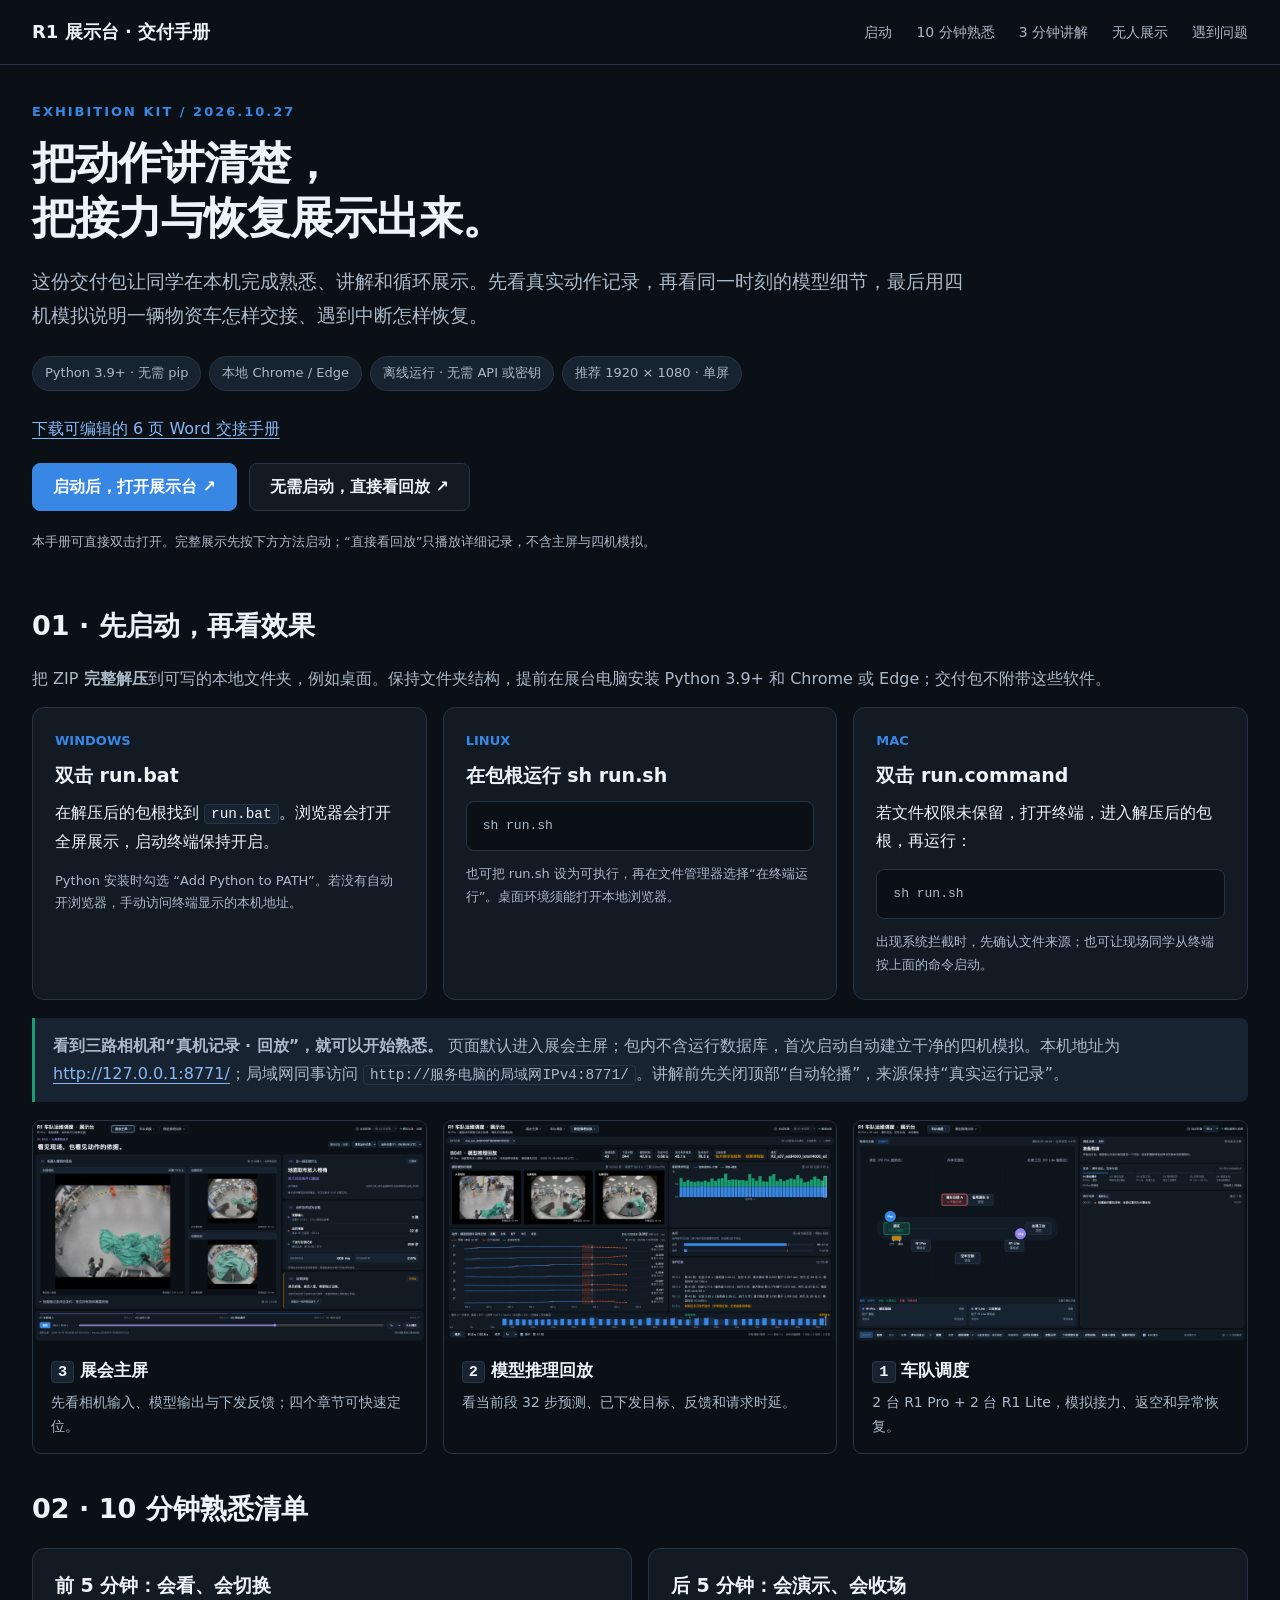
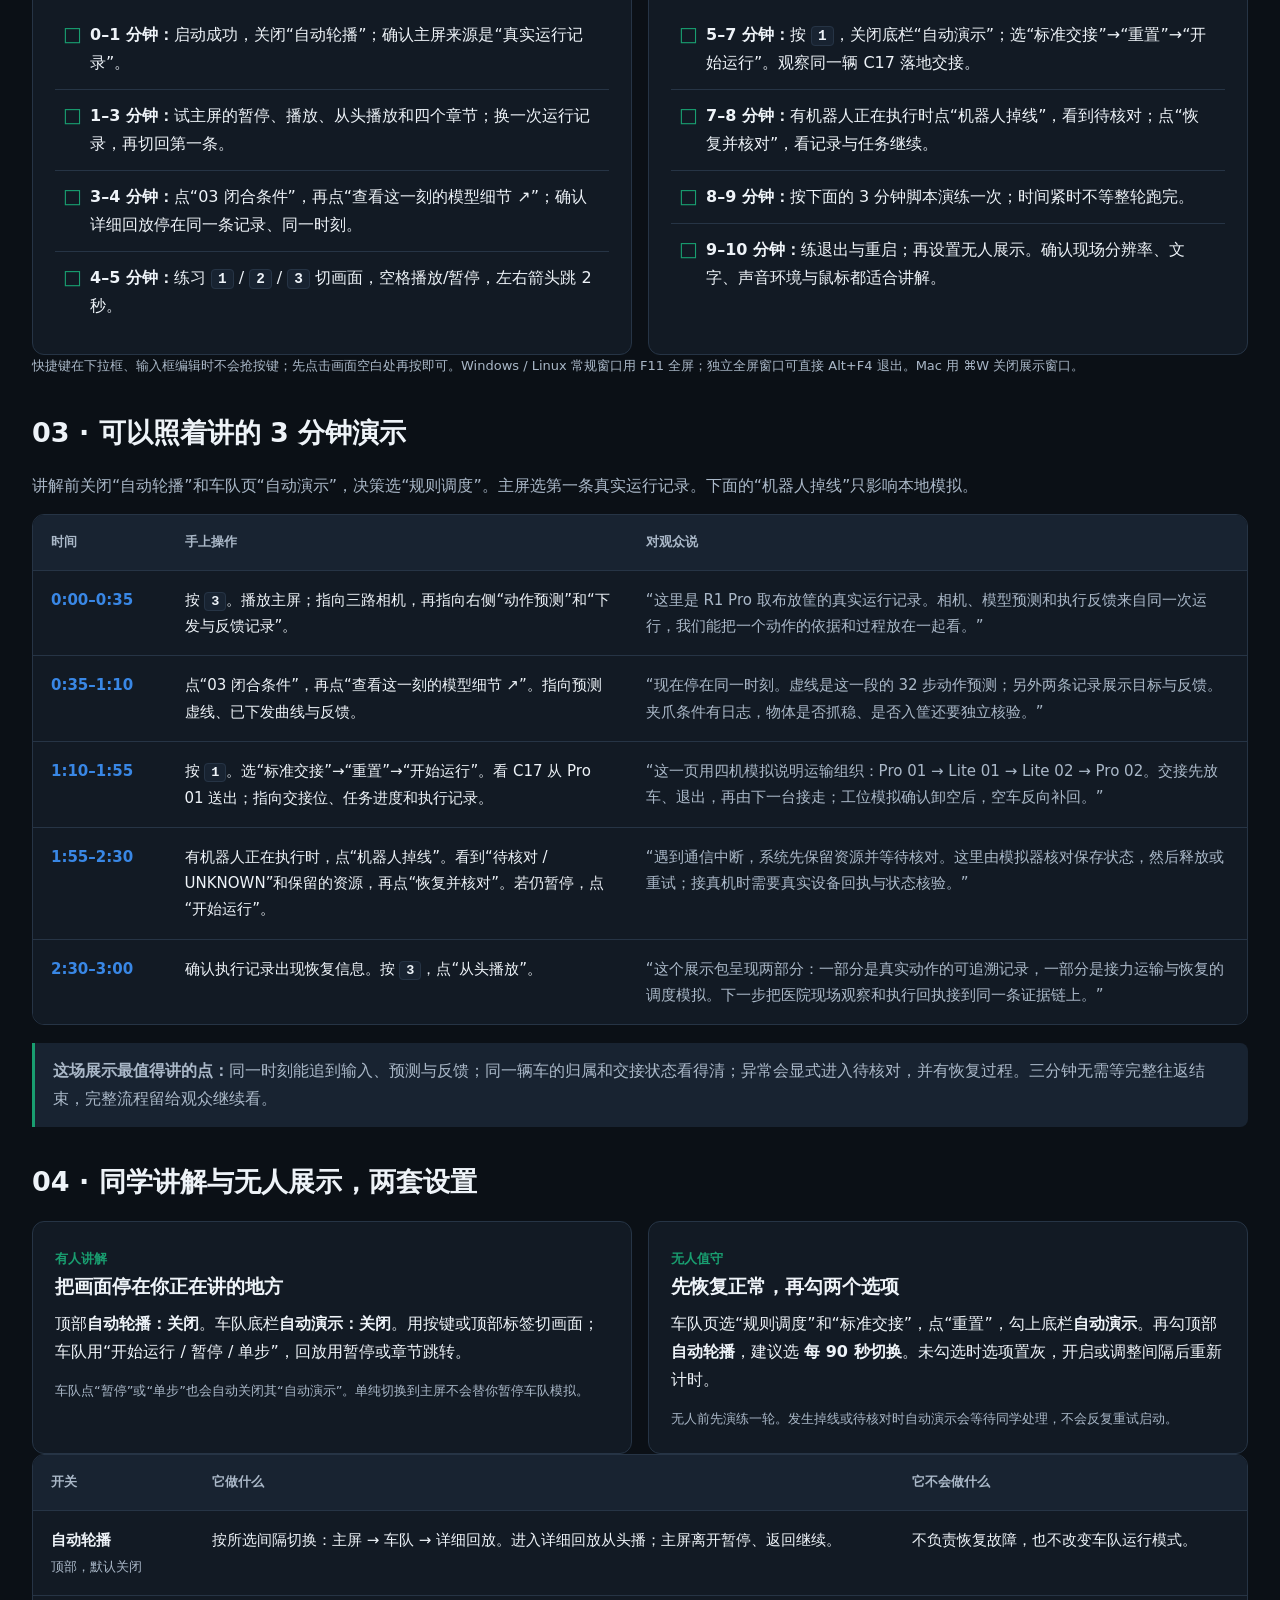
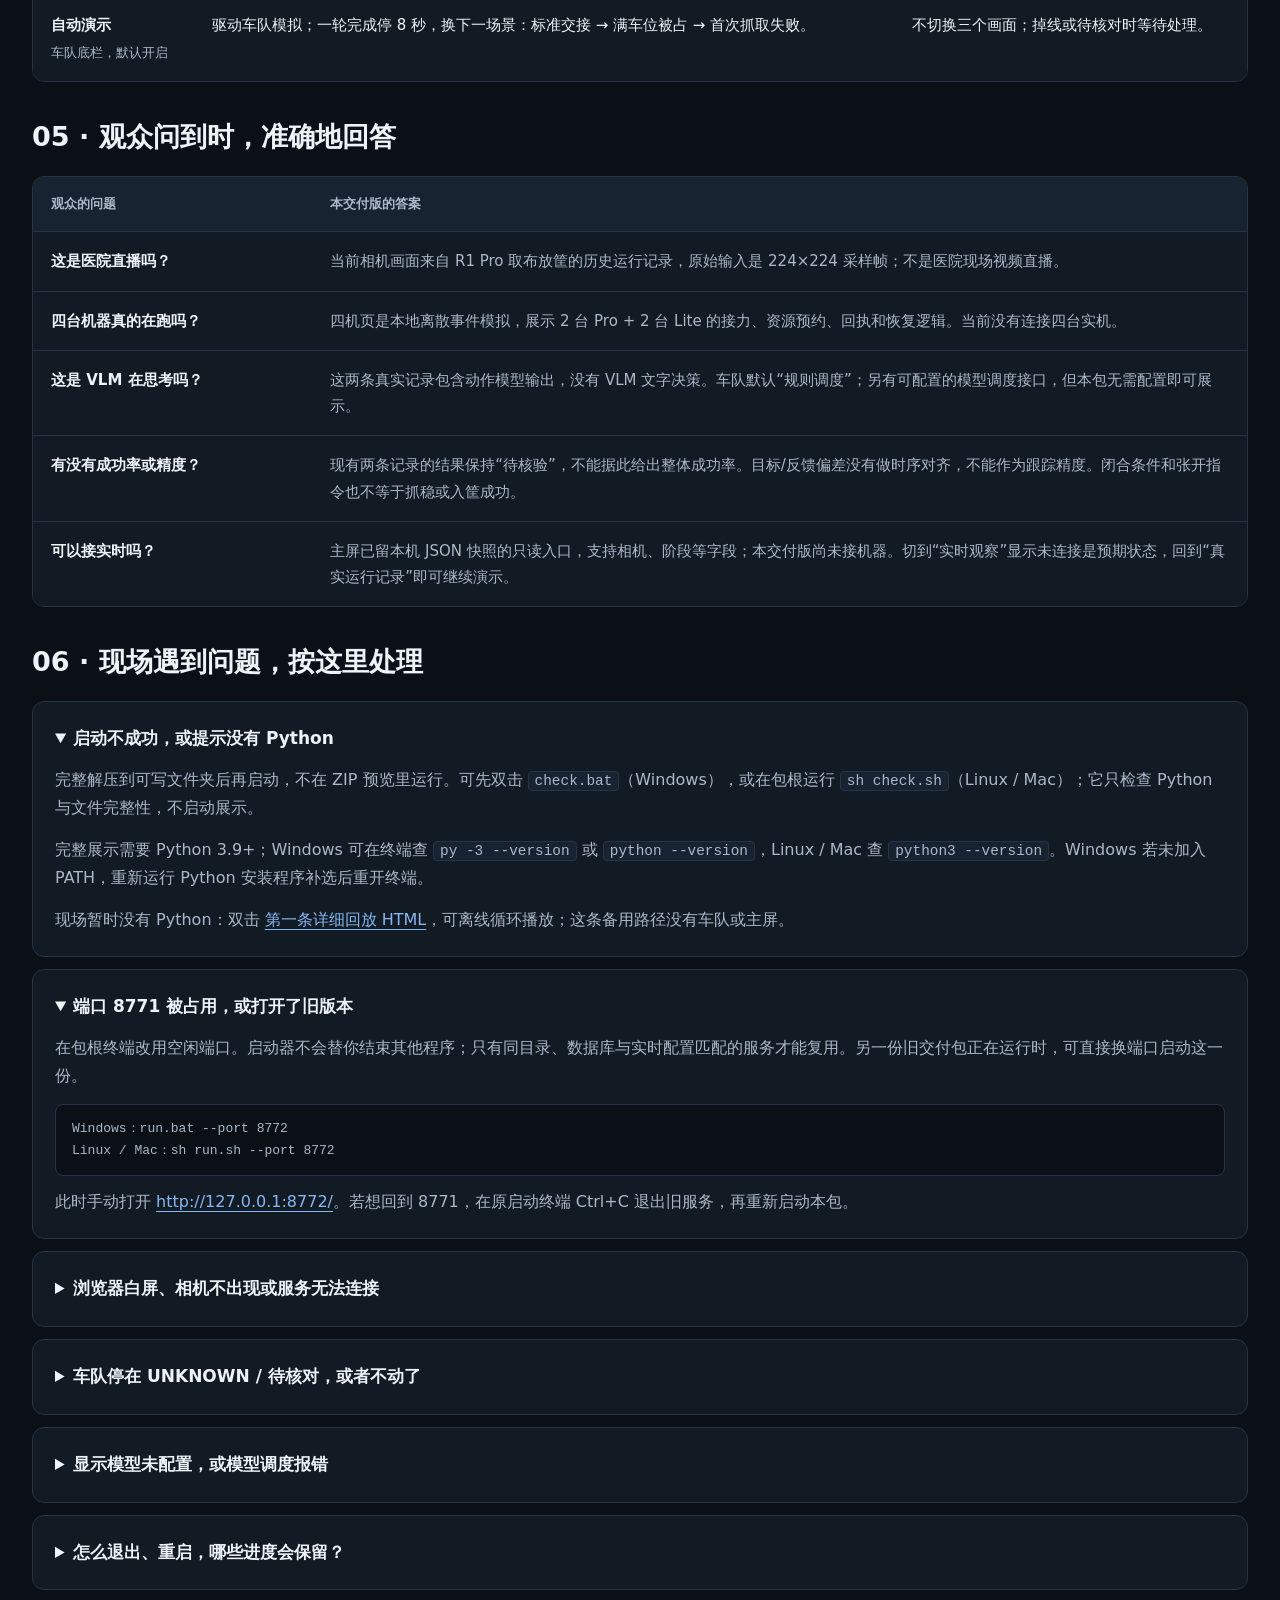
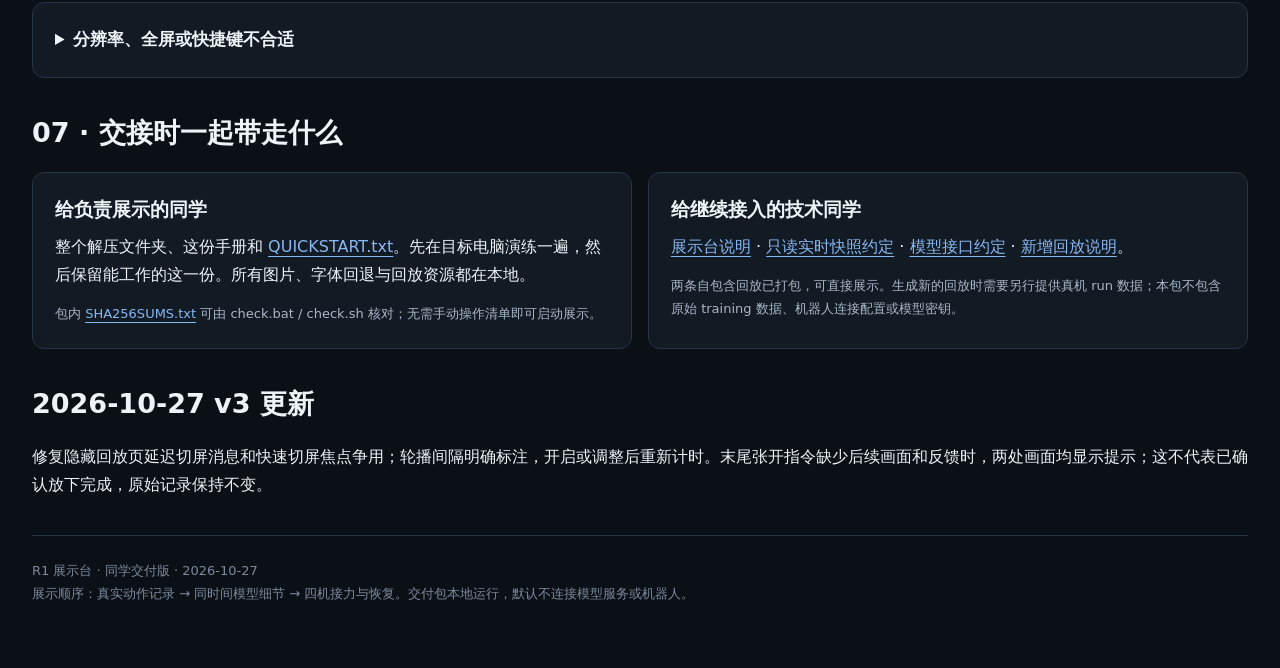
==== START_HERE.html @ f70dfc8c "Initial commit: import current R1 Exhibit v3 project" ====
<!doctype html>
<html lang="zh-CN">
<head>
<meta charset="utf-8">
<meta name="viewport" content="width=device-width,initial-scale=1">
<title>R1 展示台 · 同学上手与现场讲解</title>
<style>
:root{color-scheme:dark;--bg:#0b1016;--surface:#121a24;--surface-2:#182331;--line:#263445;--text:#eef3f8;--text-2:#aab8c8;--muted:#7c8a9b;--s1:#3987e5;--s2:#d95926;--s3:#199e70;--s4:#c98500;--s7:#9085e9;--bad:#e66767;font-family:"PingFang SC","Noto Sans CJK SC","Microsoft YaHei",system-ui,sans-serif}
*{box-sizing:border-box}html{scroll-behavior:smooth;scroll-padding-top:82px}body{margin:0;background:var(--bg);color:var(--text);line-height:1.75;font-size:16px}a{color:#87b8f3;text-underline-offset:4px}a:hover{color:var(--text)}header{position:sticky;top:0;z-index:2;border-bottom:1px solid var(--line);background:var(--bg)}nav{max-width:1320px;margin:auto;display:flex;gap:24px;align-items:center;padding:16px 32px}nav strong{margin-right:auto;font-size:18px}nav a{font-size:14px;color:var(--text-2);text-decoration:none}main{max-width:1320px;margin:auto;padding:36px 32px 64px}h1{font-size:44px;line-height:1.25;letter-spacing:-1px;margin:12px 0 20px}h2{font-size:27px;line-height:1.4;margin:0 0 20px}h3{font-size:19px;line-height:1.5;margin:0 0 10px}p{margin:0 0 14px}section{margin-bottom:36px}.eyebrow{font-size:13px;letter-spacing:2px;color:var(--s1);font-weight:700}.lead{font-size:19px;max-width:940px;color:var(--text-2)}.pills{display:flex;flex-wrap:wrap;gap:8px;margin:24px 0}.pill{font-size:13px;padding:5px 12px;background:var(--surface-2);border:1px solid var(--line);border-radius:30px;color:var(--text-2)}.actions{display:flex;flex-wrap:wrap;gap:12px;margin:20px 0}.button{display:inline-block;text-decoration:none;background:var(--s1);border:1px solid var(--s1);padding:9px 20px;border-radius:8px;color:white;font-weight:650}.button.secondary{background:var(--surface);border-color:var(--line);color:var(--text)}.muted,small{color:var(--text-2)}.small,small{font-size:13px}.grid{display:grid;grid-template-columns:repeat(3,minmax(0,1fr));gap:16px}.grid.two{grid-template-columns:repeat(2,minmax(0,1fr))}.card{border:1px solid var(--line);background:var(--surface);border-radius:12px;padding:22px;min-width:0}.card p:last-child{margin-bottom:0}.note{border-left:3px solid var(--s3);background:var(--surface-2);padding:14px 18px;border-radius:0 8px 8px 0;margin:18px 0;color:var(--text-2)}.stepnum{font-size:13px;color:var(--s1);font-weight:700;display:block;margin-bottom:8px}.preview{margin:0;border:1px solid var(--line);border-radius:9px;overflow:hidden;background:var(--bg)}.preview img{display:block;width:100%;height:auto;aspect-ratio:16/9}.preview figcaption{padding:14px 18px;font-size:14px;color:var(--text-2)}.preview figcaption strong{display:block;font-size:17px;color:var(--text);margin-bottom:4px}kbd,code{font-family:ui-monospace,SFMono-Regular,Consolas,monospace;background:var(--surface-2);border:1px solid var(--line);border-radius:4px;padding:1px 6px;font-size:.9em}kbd{color:var(--text);font-weight:700;white-space:nowrap}pre{white-space:pre-wrap;overflow-wrap:anywhere;background:var(--bg);border:1px solid var(--line);border-radius:8px;padding:13px 16px;font-size:13px;line-height:1.7;margin:12px 0;color:var(--text-2)}pre code{background:transparent;border:0;padding:0;font-size:inherit}ul,ol{margin:10px 0;padding-left:23px}li{margin-bottom:7px}li:last-child{margin-bottom:0}.table-wrap{overflow-x:auto;border:1px solid var(--line);border-radius:12px}table{border-collapse:collapse;width:100%;background:var(--surface);font-size:15px}th,td{padding:16px 18px;text-align:left;border-bottom:1px solid var(--line);vertical-align:top}th{background:var(--surface-2);font-size:13px;color:var(--text-2);font-weight:600}tr:last-child td{border-bottom:0}.script td:first-child{width:11%;white-space:nowrap;color:var(--s1);font-weight:650}.script td:nth-child(2){width:38%}.script td:last-child{color:var(--text-2)}.checklist{list-style:none;padding:0;margin:0}.checklist li{position:relative;padding:12px 12px 12px 35px;margin:0;border-bottom:1px solid var(--line)}.checklist li:last-child{border-bottom:0}.checklist li:before{content:"□";position:absolute;left:8px;color:var(--s3);font-size:20px;top:8px}.tag{color:var(--s3);font-size:13px;font-weight:700}.faq{margin-bottom:12px}.faq summary{cursor:pointer;font-size:17px;font-weight:650}.faq[open] summary{margin-bottom:12px}.faq p{color:var(--text-2)}footer{border-top:1px solid var(--line);padding-top:24px;font-size:13px;color:var(--muted)}.hero{padding-bottom:4px}.quote{font-size:18px;font-weight:600;color:var(--text);margin:12px 0}.boundary td:first-child{width:23%;font-weight:650}.boundary td:last-child{color:var(--text-2)}
@media(max-width:900px){nav{padding:14px 20px;gap:14px;flex-wrap:wrap}nav strong{width:100%}main{padding:28px 20px 48px}.grid,.grid.two{grid-template-columns:1fr}h1{font-size:34px}h2{font-size:24px}.script td:first-child{white-space:normal}.table-wrap{font-size:14px}th,td{padding:12px}.script{min-width:640px}html{scroll-padding-top:122px}}
@media print{header,.actions{display:none}body{color:#15202a;background:white;font-size:11pt}main{padding:0;max-width:none}section{break-inside:avoid;margin-bottom:22px}.card,table,.note,th,pre,.pill{background:white;color:#15202a;border-color:#bbc5ce}p,small,.lead,.muted,.script td:last-child,.boundary td:last-child,.faq p{color:#354553}h1{font-size:28pt}h2{font-size:20pt}a{color:#235c9c}.grid{grid-template-columns:repeat(3,minmax(0,1fr))}.grid.two{grid-template-columns:1fr 1fr}.preview figcaption{color:#354553}.preview figcaption strong{color:#15202a}details{display:block}footer{color:#354553}}
</style>
</head>
<body>
<!-- 交付源文件保存在 exhibit/delivery/；打包时拷到包根。以下相对链接按包根布局解析。 -->
<header><nav aria-label="手册导航"><strong>R1 展示台 · 交付手册</strong><a href="#start">启动</a><a href="#practice">10 分钟熟悉</a><a href="#script">3 分钟讲解</a><a href="#unattended">无人展示</a><a href="#help">遇到问题</a></nav></header>
<main>
<section class="hero">
  <div class="eyebrow">EXHIBITION KIT / 2026.10.27</div>
  <h1>把动作讲清楚，<br>把接力与恢复展示出来。</h1>
  <p class="lead">这份交付包让同学在本机完成熟悉、讲解和循环展示。先看真实动作记录，再看同一时刻的模型细节，最后用四机模拟说明一辆物资车怎样交接、遇到中断怎样恢复。</p>
  <div class="pills"><span class="pill">Python 3.9+ · 无需 pip</span><span class="pill">本地 Chrome / Edge</span><span class="pill">离线运行 · 无需 API 或密钥</span><span class="pill">推荐 1920 × 1080 · 单屏</span></div>
  <p><a href="R1_Exhibition_Handbook.docx">下载可编辑的 6 页 Word 交接手册</a></p>
  <div class="actions"><a class="button" href="http://127.0.0.1:8771/" target="_blank" rel="noopener">启动后，打开展示台 ↗</a><a class="button secondary" href="exhibit/static/replays/replay_live_run_20261019T093806212123Z.html" target="_blank" rel="noopener">无需启动，直接看回放 ↗</a></div>
  <p class="small muted">本手册可直接双击打开。完整展示先按下方方法启动；“直接看回放”只播放详细记录，不含主屏与四机模拟。</p>
</section>

<section id="start">
  <h2>01 · 先启动，再看效果</h2>
  <p class="muted">把 ZIP <strong>完整解压</strong>到可写的本地文件夹，例如桌面。保持文件夹结构，提前在展台电脑安装 Python 3.9+ 和 Chrome 或 Edge；交付包不附带这些软件。</p>
  <div class="grid">
    <div class="card"><span class="stepnum">WINDOWS</span><h3>双击 run.bat</h3><p>在解压后的包根找到 <code>run.bat</code>。浏览器会打开全屏展示，启动终端保持开启。</p><p class="small muted">Python 安装时勾选 “Add Python to PATH”。若没有自动开浏览器，手动访问终端显示的本机地址。</p></div>
    <div class="card"><span class="stepnum">LINUX</span><h3>在包根运行 sh run.sh</h3><pre><code>sh run.sh</code></pre><p class="small muted">也可把 run.sh 设为可执行，再在文件管理器选择“在终端运行”。桌面环境须能打开本地浏览器。</p></div>
    <div class="card"><span class="stepnum">MAC</span><h3>双击 run.command</h3><p>若文件权限未保留，打开终端，进入解压后的包根，再运行：</p><pre><code>sh run.sh</code></pre><p class="small muted">出现系统拦截时，先确认文件来源；也可让现场同学从终端按上面的命令启动。</p></div>
  </div>
  <div class="note"><strong>看到三路相机和“真机记录 · 回放”，就可以开始熟悉。</strong> 页面默认进入展会主屏；包内不含运行数据库，首次启动自动建立干净的四机模拟。本机地址为 <a href="http://127.0.0.1:8771/">http://127.0.0.1:8771/</a>；局域网同事访问 <code>http://服务电脑的局域网IPv4:8771/</code>。讲解前先关闭顶部“自动轮播”，来源保持“真实运行记录”。</div>
  <div class="grid">
    <figure class="preview"><a href="exhibit/preview_showcase_1920x1080.png" target="_blank"><img src="exhibit/preview_showcase_1920x1080.png" alt="展会主屏预览：三路相机与动作证据"></a><figcaption><strong><kbd>3</kbd> 展会主屏</strong>先看相机输入、模型输出与下发反馈；四个章节可快速定位。</figcaption></figure>
    <figure class="preview"><a href="exhibit/preview_replay_1920x1080.png" target="_blank"><img src="exhibit/preview_replay_1920x1080.png" alt="详细回放预览：相机、预测和执行曲线"></a><figcaption><strong><kbd>2</kbd> 模型推理回放</strong>看当前段 32 步预测、已下发目标、反馈和请求时延。</figcaption></figure>
    <figure class="preview"><a href="exhibit/preview_fleet_1920x1080.png" target="_blank"><img src="exhibit/preview_fleet_1920x1080.png" alt="四机调度预览：两台 Pro 和两台 Lite 接力"></a><figcaption><strong><kbd>1</kbd> 车队调度</strong>2 台 R1 Pro + 2 台 R1 Lite，模拟接力、返空和异常恢复。</figcaption></figure>
  </div>
</section>

<section id="practice">
  <h2>02 · 10 分钟熟悉清单</h2>
  <div class="grid two">
    <div class="card"><h3>前 5 分钟：会看、会切换</h3><ul class="checklist">
      <li><strong>0–1 分钟：</strong>启动成功，关闭“自动轮播”；确认主屏来源是“真实运行记录”。</li>
      <li><strong>1–3 分钟：</strong>试主屏的暂停、播放、从头播放和四个章节；换一次运行记录，再切回第一条。</li>
      <li><strong>3–4 分钟：</strong>点“03 闭合条件”，再点“查看这一刻的模型细节 ↗”；确认详细回放停在同一条记录、同一时刻。</li>
      <li><strong>4–5 分钟：</strong>练习 <kbd>1</kbd> / <kbd>2</kbd> / <kbd>3</kbd> 切画面，空格播放/暂停，左右箭头跳 2 秒。</li>
    </ul></div>
    <div class="card"><h3>后 5 分钟：会演示、会收场</h3><ul class="checklist">
      <li><strong>5–7 分钟：</strong>按 <kbd>1</kbd>，关闭底栏“自动演示”；选“标准交接”→“重置”→“开始运行”。观察同一辆 C17 落地交接。</li>
      <li><strong>7–8 分钟：</strong>有机器人正在执行时点“机器人掉线”，看到待核对；点“恢复并核对”，看记录与任务继续。</li>
      <li><strong>8–9 分钟：</strong>按下面的 3 分钟脚本演练一次；时间紧时不等整轮跑完。</li>
      <li><strong>9–10 分钟：</strong>练退出与重启；再设置无人展示。确认现场分辨率、文字、声音环境与鼠标都适合讲解。</li>
    </ul></div>
  </div>
  <p class="small muted">快捷键在下拉框、输入框编辑时不会抢按键；先点击画面空白处再按即可。Windows / Linux 常规窗口用 F11 全屏；独立全屏窗口可直接 Alt+F4 退出。Mac 用 ⌘W 关闭展示窗口。</p>
</section>

<section id="script">
  <h2>03 · 可以照着讲的 3 分钟演示</h2>
  <p class="muted">讲解前关闭“自动轮播”和车队页“自动演示”，决策选“规则调度”。主屏选第一条真实运行记录。下面的“机器人掉线”只影响本地模拟。</p>
  <div class="table-wrap"><table class="script"><thead><tr><th>时间</th><th>手上操作</th><th>对观众说</th></tr></thead><tbody>
    <tr><td>0:00–0:35</td><td>按 <kbd>3</kbd>。播放主屏；指向三路相机，再指向右侧“动作预测”和“下发与反馈记录”。</td><td>“这里是 R1 Pro 取布放筐的真实运行记录。相机、模型预测和执行反馈来自同一次运行，我们能把一个动作的依据和过程放在一起看。”</td></tr>
    <tr><td>0:35–1:10</td><td>点“03 闭合条件”，再点“查看这一刻的模型细节 ↗”。指向预测虚线、已下发曲线与反馈。</td><td>“现在停在同一时刻。虚线是这一段的 32 步动作预测；另外两条记录展示目标与反馈。夹爪条件有日志，物体是否抓稳、是否入筐还要独立核验。”</td></tr>
    <tr><td>1:10–1:55</td><td>按 <kbd>1</kbd>。选“标准交接”→“重置”→“开始运行”。看 C17 从 Pro 01 送出；指向交接位、任务进度和执行记录。</td><td>“这一页用四机模拟说明运输组织：Pro 01 → Lite 01 → Lite 02 → Pro 02。交接先放车、退出，再由下一台接走；工位模拟确认卸空后，空车反向补回。”</td></tr>
    <tr><td>1:55–2:30</td><td>有机器人正在执行时，点“机器人掉线”。看到“待核对 / UNKNOWN”和保留的资源，再点“恢复并核对”。若仍暂停，点“开始运行”。</td><td>“遇到通信中断，系统先保留资源并等待核对。这里由模拟器核对保存状态，然后释放或重试；接真机时需要真实设备回执与状态核验。”</td></tr>
    <tr><td>2:30–3:00</td><td>确认执行记录出现恢复信息。按 <kbd>3</kbd>，点“从头播放”。</td><td>“这个展示包呈现两部分：一部分是真实动作的可追溯记录，一部分是接力运输与恢复的调度模拟。下一步把医院现场观察和执行回执接到同一条证据链上。”</td></tr>
  </tbody></table></div>
  <div class="note"><strong>这场展示最值得讲的点：</strong>同一时刻能追到输入、预测与反馈；同一辆车的归属和交接状态看得清；异常会显式进入待核对，并有恢复过程。三分钟无需等完整往返结束，完整流程留给观众继续看。</div>
</section>

<section id="unattended">
  <h2>04 · 同学讲解与无人展示，两套设置</h2>
  <div class="grid two">
    <div class="card"><span class="tag">有人讲解</span><h3>把画面停在你正在讲的地方</h3><p>顶部<strong>自动轮播：关闭</strong>。车队底栏<strong>自动演示：关闭</strong>。用按键或顶部标签切画面；车队用“开始运行 / 暂停 / 单步”，回放用暂停或章节跳转。</p><p class="small muted">车队点“暂停”或“单步”也会自动关闭其“自动演示”。单纯切换到主屏不会替你暂停车队模拟。</p></div>
    <div class="card"><span class="tag">无人值守</span><h3>先恢复正常，再勾两个选项</h3><p>车队页选“规则调度”和“标准交接”，点“重置”，勾上底栏<strong>自动演示</strong>。再勾顶部<strong>自动轮播</strong>，建议选 <strong>每 90 秒切换</strong>。未勾选时选项置灰，开启或调整间隔后重新计时。</p><p class="small muted">无人前先演练一轮。发生掉线或待核对时自动演示会等待同学处理，不会反复重试启动。</p></div>
  </div>
  <div class="table-wrap"><table><thead><tr><th>开关</th><th>它做什么</th><th>它不会做什么</th></tr></thead><tbody>
    <tr><td><strong>自动轮播</strong><br><small>顶部，默认关闭</small></td><td>按所选间隔切换：主屏 → 车队 → 详细回放。进入详细回放从头播；主屏离开暂停、返回继续。</td><td>不负责恢复故障，也不改变车队运行模式。</td></tr>
    <tr><td><strong>自动演示</strong><br><small>车队底栏，默认开启</small></td><td>驱动车队模拟；一轮完成停 8 秒，换下一场景：标准交接 → 满车位被占 → 首次抓取失败。</td><td>不切换三个画面；掉线或待核对时等待处理。</td></tr>
  </tbody></table></div>
</section>

<section id="scope">
  <h2>05 · 观众问到时，准确地回答</h2>
  <div class="table-wrap"><table class="boundary"><thead><tr><th>观众的问题</th><th>本交付版的答案</th></tr></thead><tbody>
    <tr><td>这是医院直播吗？</td><td>当前相机画面来自 R1 Pro 取布放筐的历史运行记录，原始输入是 224×224 采样帧；不是医院现场视频直播。</td></tr>
    <tr><td>四台机器真的在跑吗？</td><td>四机页是本地离散事件模拟，展示 2 台 Pro + 2 台 Lite 的接力、资源预约、回执和恢复逻辑。当前没有连接四台实机。</td></tr>
    <tr><td>这是 VLM 在思考吗？</td><td>这两条真实记录包含动作模型输出，没有 VLM 文字决策。车队默认“规则调度”；另有可配置的模型调度接口，但本包无需配置即可展示。</td></tr>
    <tr><td>有没有成功率或精度？</td><td>现有两条记录的结果保持“待核验”，不能据此给出整体成功率。目标/反馈偏差没有做时序对齐，不能作为跟踪精度。闭合条件和张开指令也不等于抓稳或入筐成功。</td></tr>
    <tr><td>可以接实时吗？</td><td>主屏已留本机 JSON 快照的只读入口，支持相机、阶段等字段；本交付版尚未接机器。切到“实时观察”显示未连接是预期状态，回到“真实运行记录”即可继续演示。</td></tr>
  </tbody></table></div>
</section>

<section id="help">
  <h2>06 · 现场遇到问题，按这里处理</h2>
  <details class="card faq" open><summary>启动不成功，或提示没有 Python</summary><p>完整解压到可写文件夹后再启动，不在 ZIP 预览里运行。可先双击 <code>check.bat</code>（Windows），或在包根运行 <code>sh check.sh</code>（Linux / Mac）；它只检查 Python 与文件完整性，不启动展示。</p><p>完整展示需要 Python 3.9+；Windows 可在终端查 <code>py -3 --version</code> 或 <code>python --version</code>，Linux / Mac 查 <code>python3 --version</code>。Windows 若未加入 PATH，重新运行 Python 安装程序补选后重开终端。</p><p>现场暂时没有 Python：双击 <a href="exhibit/static/replays/replay_live_run_20261019T093806212123Z.html">第一条详细回放 HTML</a>，可离线循环播放；这条备用路径没有车队或主屏。</p></details>
  <details class="card faq" open><summary>端口 8771 被占用，或打开了旧版本</summary><p>在包根终端改用空闲端口。启动器不会替你结束其他程序；只有同目录、数据库与实时配置匹配的服务才能复用。另一份旧交付包正在运行时，可直接换端口启动这一份。</p><pre><code>Windows：run.bat --port 8772
Linux / Mac：sh run.sh --port 8772</code></pre><p>此时手动打开 <a href="http://127.0.0.1:8772/">http://127.0.0.1:8772/</a>。若想回到 8771，在原启动终端 Ctrl+C 退出旧服务，再重新启动本包。</p></details>
  <details class="card faq"><summary>浏览器白屏、相机不出现或服务无法连接</summary><p>确认启动终端还开着且没有错误；本机使用 <code>http://127.0.0.1:端口/</code>，局域网同事使用 <code>http://服务电脑的局域网IPv4:端口/</code>，默认端口为 8771。同事电脑上的 127.0.0.1 指向同事自己的电脑。不要直接双击 <code>exhibit/static/index.html</code>，完整页面需要服务。</p><p>主屏来源选“真实运行记录”，等几秒；然后刷新。Windows / Linux 可 Ctrl+Shift+R，Mac 可 ⌘Shift+R。仍异常时关闭展示窗口、在启动终端 Ctrl+C、重新启动。期间先用独立详细回放作为备用。</p></details>
  <details class="card faq"><summary>车队停在 UNKNOWN / 待核对，或者不动了</summary><p>按 <kbd>1</kbd> 看执行记录。若为掉线或待核对，点“恢复并核对”，必要时再点“开始运行”；这是模拟状态核验。重启时保存的未完成动作也可能进入待核对。</p><p>只想从头展示：选“规则调度”及“标准交接”→“重置”→“开始运行”。重置会清掉本地这一轮模拟进度；真实回放记录不变。再勾“自动演示”可继续自动换场景。</p></details>
  <details class="card faq"><summary>显示模型未配置，或模型调度报错</summary><p>交付默认用“规则调度”，不需要模型、API、密钥或网络。误切“模型调度”时，切回“规则调度”，再重置、开始即可。</p><p>需要真实模型实验时由技术同学按 <a href="exhibit/MODEL.md">exhibit/MODEL.md</a> 配置并提前验证。当前接口输入是模拟世界状态与候选动作 JSON，不含相机；接模型后也不能直接称为医院视觉推理。端点配置有效不等于模型已连通。</p></details>
  <details class="card faq"><summary>怎么退出、重启，哪些进度会保留？</summary><p>Windows / Linux 用 Alt+F4 关闭全屏展示，Mac 用 ⌘W。再到启动终端按 Ctrl+C 停止本次启动的服务；只关浏览器不会停止后台服务。</p><p>如果终端提示“复用现有展示服务”，服务属于最初的启动窗口，去那个窗口停止。重启仍用原启动脚本；模拟数据库保存上一轮状态，想重新讲解就到车队页“重置”。回放文件是静态记录，重启不改变内容。</p></details>
  <details class="card faq"><summary>分辨率、全屏或快捷键不合适</summary><p>建议屏幕设为 1920×1080，浏览器缩放 100%。快捷键无响应时先点击画面空白处；下拉框有焦点时按键不会切页。若未自动全屏，在普通 Chrome / Edge 窗口使用浏览器全屏菜单（Windows / Linux 常用 F11，Mac 常用 Ctrl+⌘F）。</p><p>Windows Chrome / Edge 的全屏、键盘与现场缩放请在正式开展前用交付包走完一次清单。</p></details>
</section>

<section id="files">
  <h2>07 · 交接时一起带走什么</h2>
  <div class="grid two">
    <div class="card"><h3>给负责展示的同学</h3><p>整个解压文件夹、这份手册和 <a href="QUICKSTART.txt">QUICKSTART.txt</a>。先在目标电脑演练一遍，然后保留能工作的这一份。所有图片、字体回退与回放资源都在本地。</p><p class="small muted">包内 <a href="SHA256SUMS.txt">SHA256SUMS.txt</a> 可由 check.bat / check.sh 核对；无需手动操作清单即可启动展示。</p></div>
    <div class="card"><h3>给继续接入的技术同学</h3><p><a href="exhibit/README.md">展示台说明</a> · <a href="exhibit/LIVE.md">只读实时快照约定</a> · <a href="exhibit/MODEL.md">模型接口约定</a> · <a href="replay_panel/README.md">新增回放说明</a>。</p><p class="small muted">两条自包含回放已打包，可直接展示。生成新的回放时需要另行提供真机 run 数据；本包不包含原始 training 数据、机器人连接配置或模型密钥。</p></div>
  </div>
</section>
<section><h2>2026-10-27 v3 更新</h2><p>修复隐藏回放页延迟切屏消息和快速切屏焦点争用；轮播间隔明确标注，开启或调整后重新计时。末尾张开指令缺少后续画面和反馈时，两处画面均显示提示；这不代表已确认放下完成，原始记录保持不变。</p></section>
<footer>R1 展示台 · 同学交付版 · 2026-10-27<br>展示顺序：真实动作记录 → 同时间模型细节 → 四机接力与恢复。交付包本地运行，默认不连接模型服务或机器人。</footer>
</main>
</body>
</html>
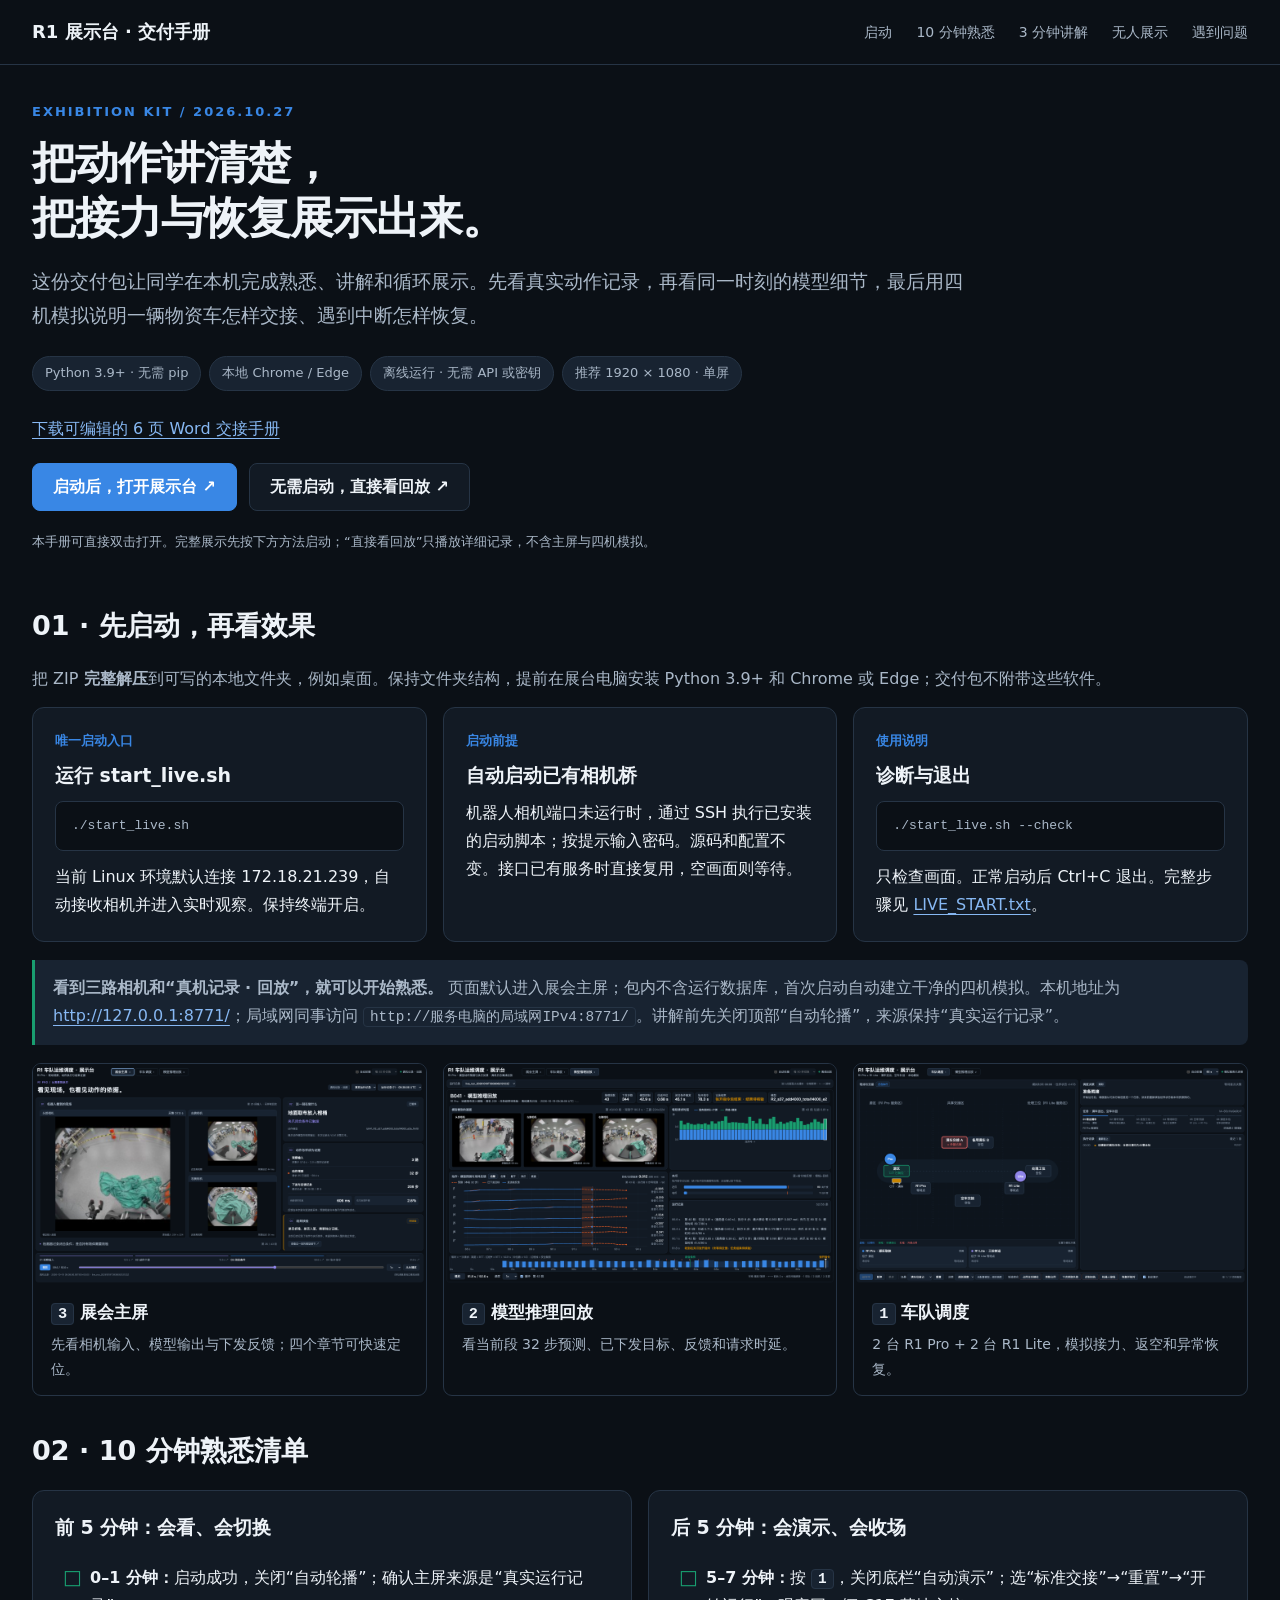
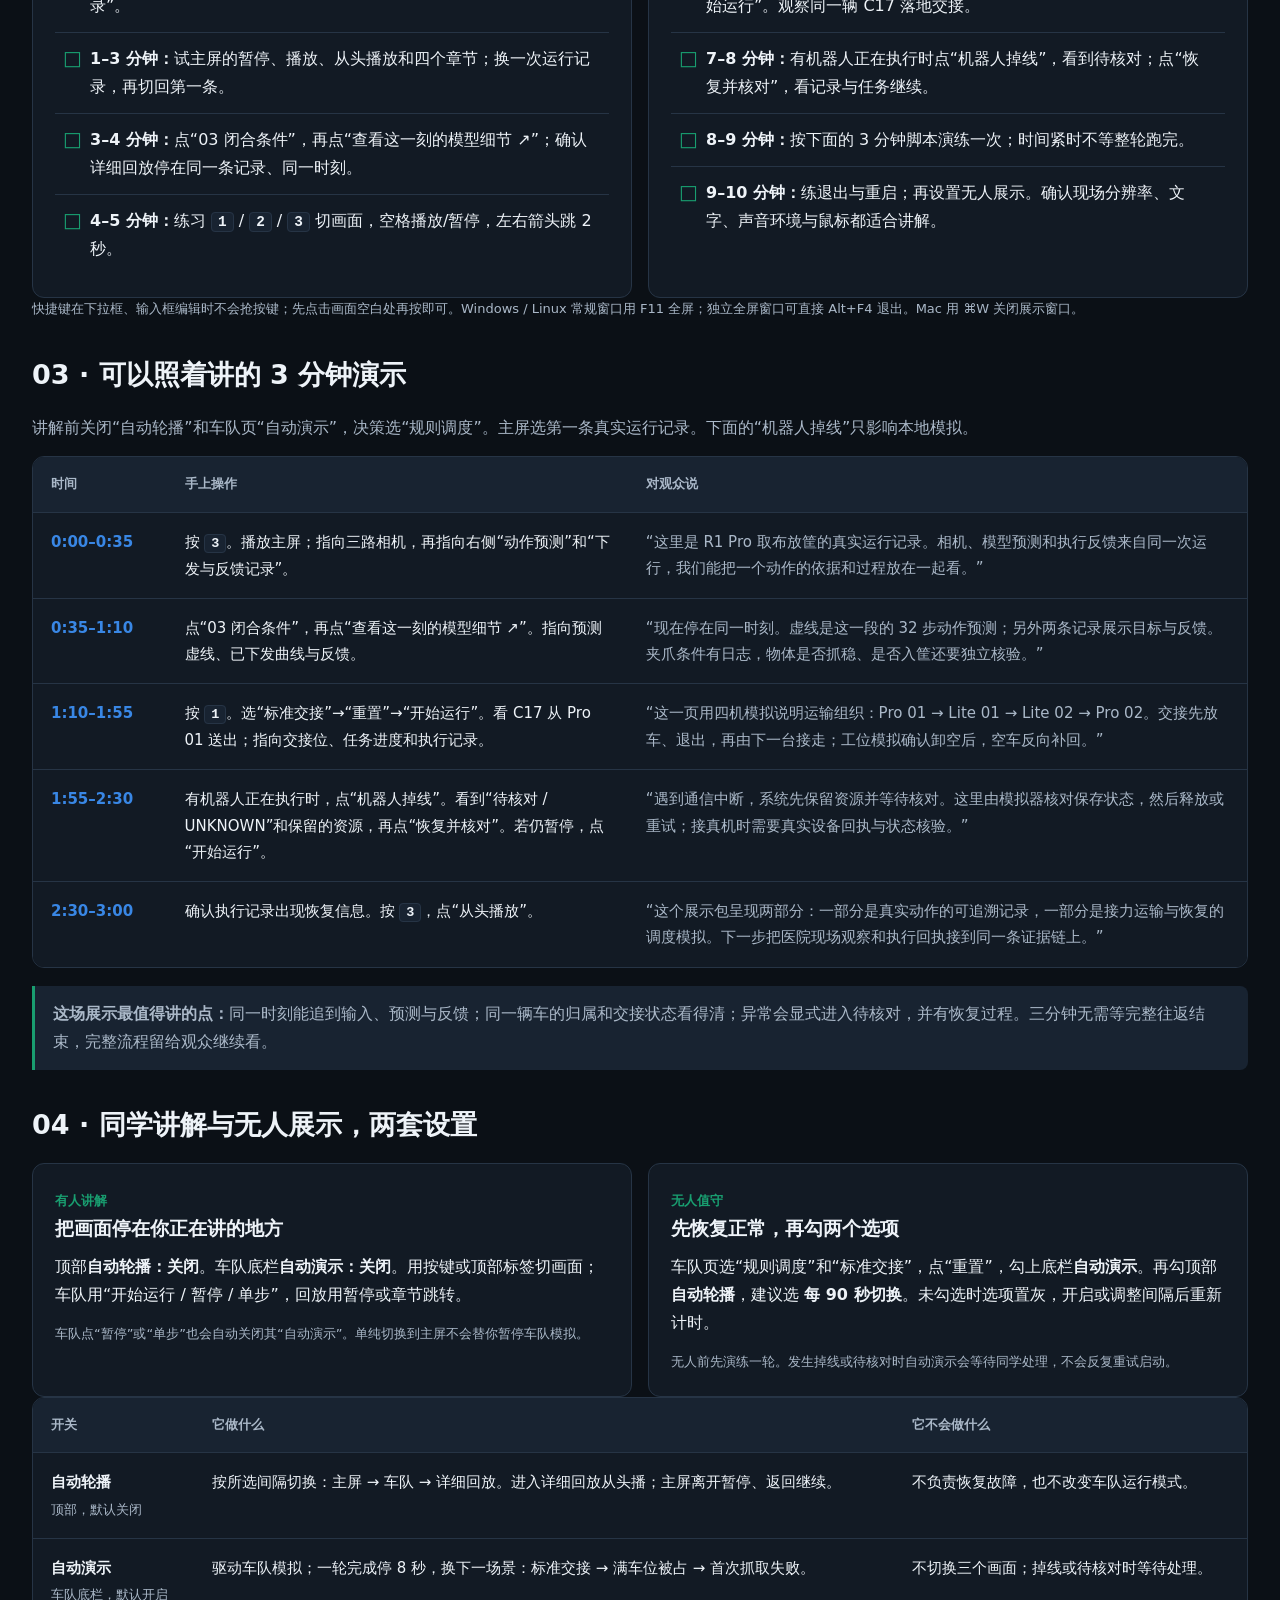
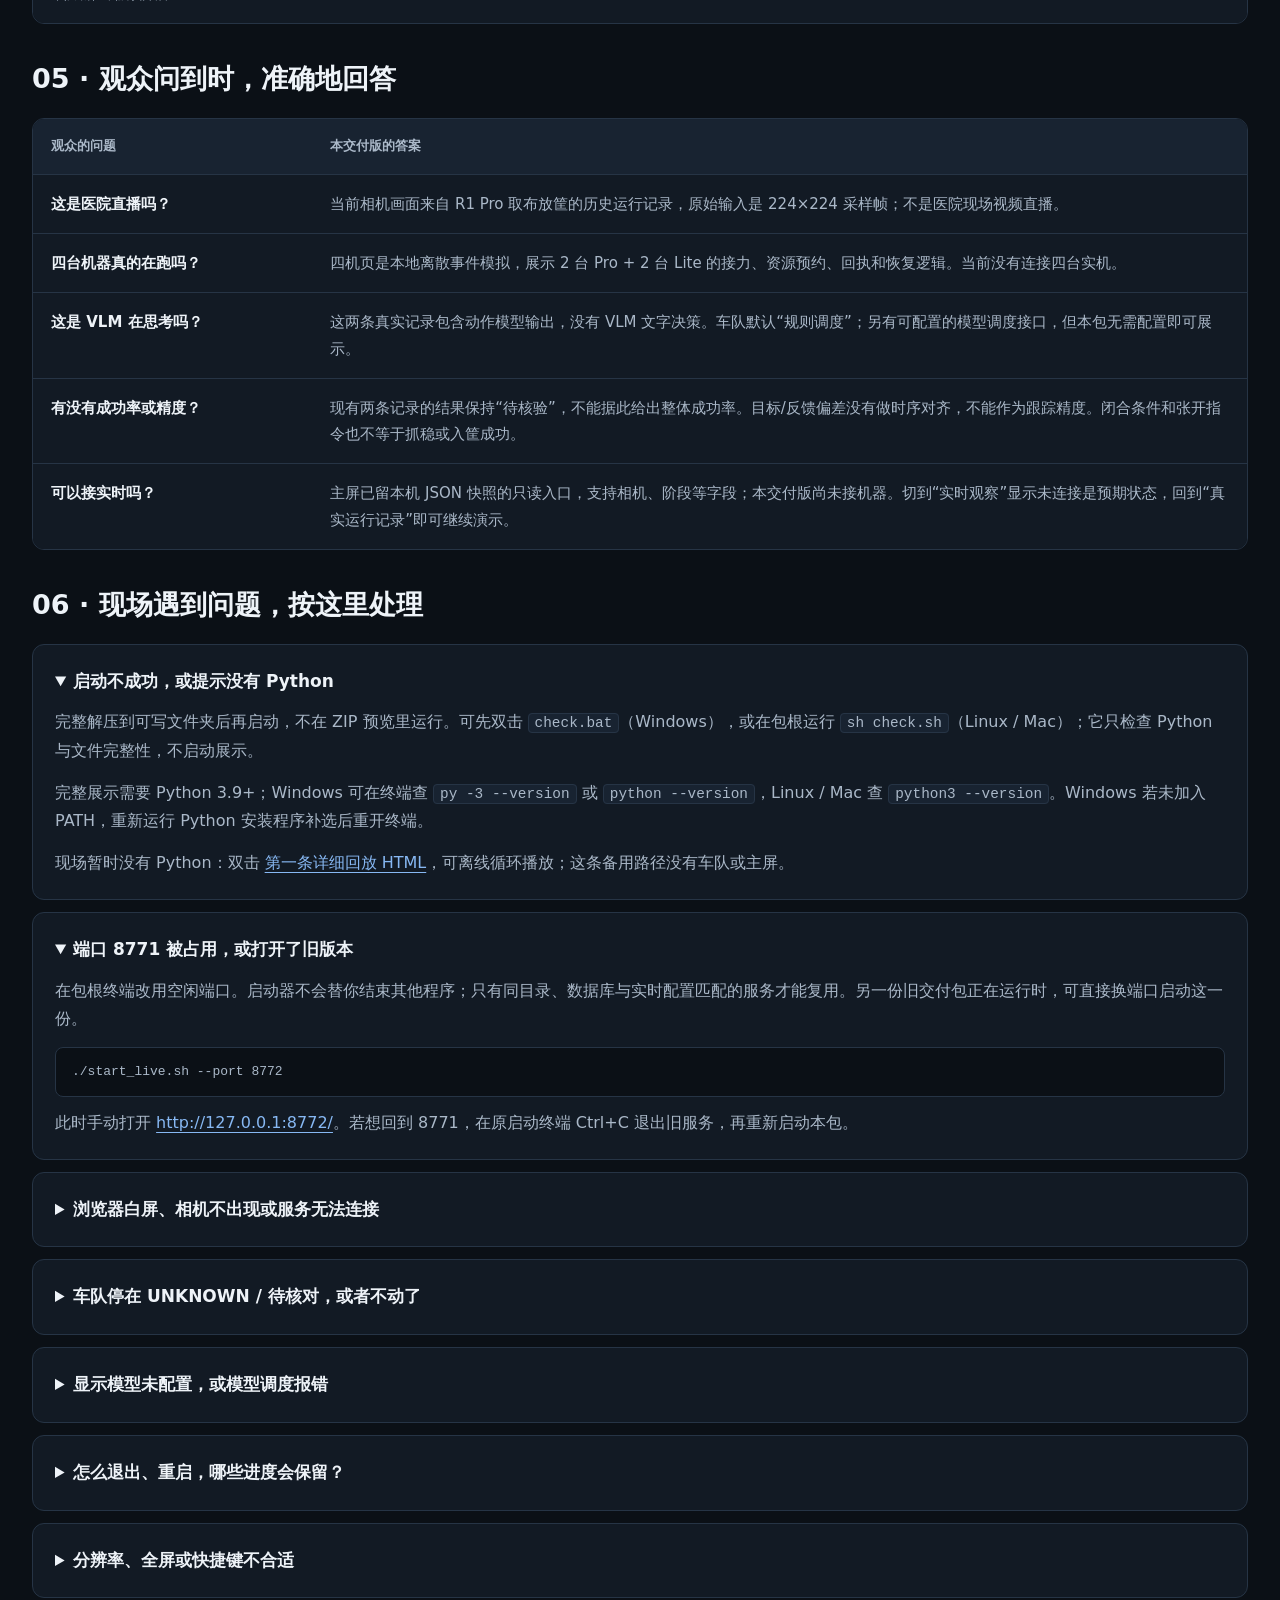
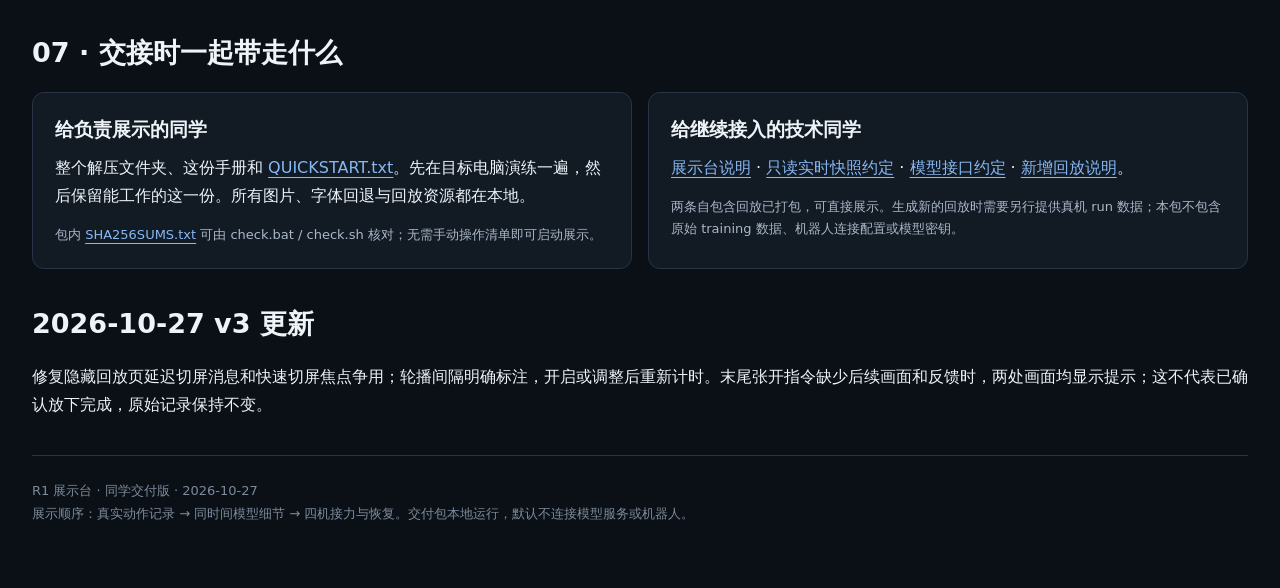
==== commit ea558478: "feat: add one-command live camera launcher" ====
--- a/START_HERE.html
+++ b/START_HERE.html
@@ -29,9 +29,9 @@
   <h2>01 · 先启动，再看效果</h2>
   <p class="muted">把 ZIP <strong>完整解压</strong>到可写的本地文件夹，例如桌面。保持文件夹结构，提前在展台电脑安装 Python 3.9+ 和 Chrome 或 Edge；交付包不附带这些软件。</p>
   <div class="grid">
-    <div class="card"><span class="stepnum">WINDOWS</span><h3>双击 run.bat</h3><p>在解压后的包根找到 <code>run.bat</code>。浏览器会打开全屏展示，启动终端保持开启。</p><p class="small muted">Python 安装时勾选 “Add Python to PATH”。若没有自动开浏览器，手动访问终端显示的本机地址。</p></div>
-    <div class="card"><span class="stepnum">LINUX</span><h3>在包根运行 sh run.sh</h3><pre><code>sh run.sh</code></pre><p class="small muted">也可把 run.sh 设为可执行，再在文件管理器选择“在终端运行”。桌面环境须能打开本地浏览器。</p></div>
-    <div class="card"><span class="stepnum">MAC</span><h3>双击 run.command</h3><p>若文件权限未保留，打开终端，进入解压后的包根，再运行：</p><pre><code>sh run.sh</code></pre><p class="small muted">出现系统拦截时，先确认文件来源；也可让现场同学从终端按上面的命令启动。</p></div>
+    <div class="card"><span class="stepnum">唯一启动入口</span><h3>运行 start_live.sh</h3><pre><code>./start_live.sh</code></pre><p>当前 Linux 环境默认连接 172.18.21.239，自动接收相机并进入实时观察。保持终端开启。</p></div>
+    <div class="card"><span class="stepnum">启动前提</span><h3>自动启动已有相机桥</h3><p>机器人相机端口未运行时，通过 SSH 执行已安装的启动脚本；按提示输入密码。源码和配置不变。接口已有服务时直接复用，空画面则等待。</p></div>
+    <div class="card"><span class="stepnum">使用说明</span><h3>诊断与退出</h3><pre><code>./start_live.sh --check</code></pre><p>只检查画面。正常启动后 Ctrl+C 退出。完整步骤见 <a href="LIVE_START.txt">LIVE_START.txt</a>。</p></div>
   </div>
   <div class="note"><strong>看到三路相机和“真机记录 · 回放”，就可以开始熟悉。</strong> 页面默认进入展会主屏；包内不含运行数据库，首次启动自动建立干净的四机模拟。本机地址为 <a href="http://127.0.0.1:8771/">http://127.0.0.1:8771/</a>；局域网同事访问 <code>http://服务电脑的局域网IPv4:8771/</code>。讲解前先关闭顶部“自动轮播”，来源保持“真实运行记录”。</div>
   <div class="grid">
@@ -99,8 +99,7 @@
 <section id="help">
   <h2>06 · 现场遇到问题，按这里处理</h2>
   <details class="card faq" open><summary>启动不成功，或提示没有 Python</summary><p>完整解压到可写文件夹后再启动，不在 ZIP 预览里运行。可先双击 <code>check.bat</code>（Windows），或在包根运行 <code>sh check.sh</code>（Linux / Mac）；它只检查 Python 与文件完整性，不启动展示。</p><p>完整展示需要 Python 3.9+；Windows 可在终端查 <code>py -3 --version</code> 或 <code>python --version</code>，Linux / Mac 查 <code>python3 --version</code>。Windows 若未加入 PATH，重新运行 Python 安装程序补选后重开终端。</p><p>现场暂时没有 Python：双击 <a href="exhibit/static/replays/replay_live_run_20261019T093806212123Z.html">第一条详细回放 HTML</a>，可离线循环播放；这条备用路径没有车队或主屏。</p></details>
-  <details class="card faq" open><summary>端口 8771 被占用，或打开了旧版本</summary><p>在包根终端改用空闲端口。启动器不会替你结束其他程序；只有同目录、数据库与实时配置匹配的服务才能复用。另一份旧交付包正在运行时，可直接换端口启动这一份。</p><pre><code>Windows：run.bat --port 8772
-Linux / Mac：sh run.sh --port 8772</code></pre><p>此时手动打开 <a href="http://127.0.0.1:8772/">http://127.0.0.1:8772/</a>。若想回到 8771，在原启动终端 Ctrl+C 退出旧服务，再重新启动本包。</p></details>
+  <details class="card faq" open><summary>端口 8771 被占用，或打开了旧版本</summary><p>在包根终端改用空闲端口。启动器不会替你结束其他程序；只有同目录、数据库与实时配置匹配的服务才能复用。另一份旧交付包正在运行时，可直接换端口启动这一份。</p><pre><code>./start_live.sh --port 8772</code></pre><p>此时手动打开 <a href="http://127.0.0.1:8772/">http://127.0.0.1:8772/</a>。若想回到 8771，在原启动终端 Ctrl+C 退出旧服务，再重新启动本包。</p></details>
   <details class="card faq"><summary>浏览器白屏、相机不出现或服务无法连接</summary><p>确认启动终端还开着且没有错误；本机使用 <code>http://127.0.0.1:端口/</code>，局域网同事使用 <code>http://服务电脑的局域网IPv4:端口/</code>，默认端口为 8771。同事电脑上的 127.0.0.1 指向同事自己的电脑。不要直接双击 <code>exhibit/static/index.html</code>，完整页面需要服务。</p><p>主屏来源选“真实运行记录”，等几秒；然后刷新。Windows / Linux 可 Ctrl+Shift+R，Mac 可 ⌘Shift+R。仍异常时关闭展示窗口、在启动终端 Ctrl+C、重新启动。期间先用独立详细回放作为备用。</p></details>
   <details class="card faq"><summary>车队停在 UNKNOWN / 待核对，或者不动了</summary><p>按 <kbd>1</kbd> 看执行记录。若为掉线或待核对，点“恢复并核对”，必要时再点“开始运行”；这是模拟状态核验。重启时保存的未完成动作也可能进入待核对。</p><p>只想从头展示：选“规则调度”及“标准交接”→“重置”→“开始运行”。重置会清掉本地这一轮模拟进度；真实回放记录不变。再勾“自动演示”可继续自动换场景。</p></details>
   <details class="card faq"><summary>显示模型未配置，或模型调度报错</summary><p>交付默认用“规则调度”，不需要模型、API、密钥或网络。误切“模型调度”时，切回“规则调度”，再重置、开始即可。</p><p>需要真实模型实验时由技术同学按 <a href="exhibit/MODEL.md">exhibit/MODEL.md</a> 配置并提前验证。当前接口输入是模拟世界状态与候选动作 JSON，不含相机；接模型后也不能直接称为医院视觉推理。端点配置有效不等于模型已连通。</p></details>
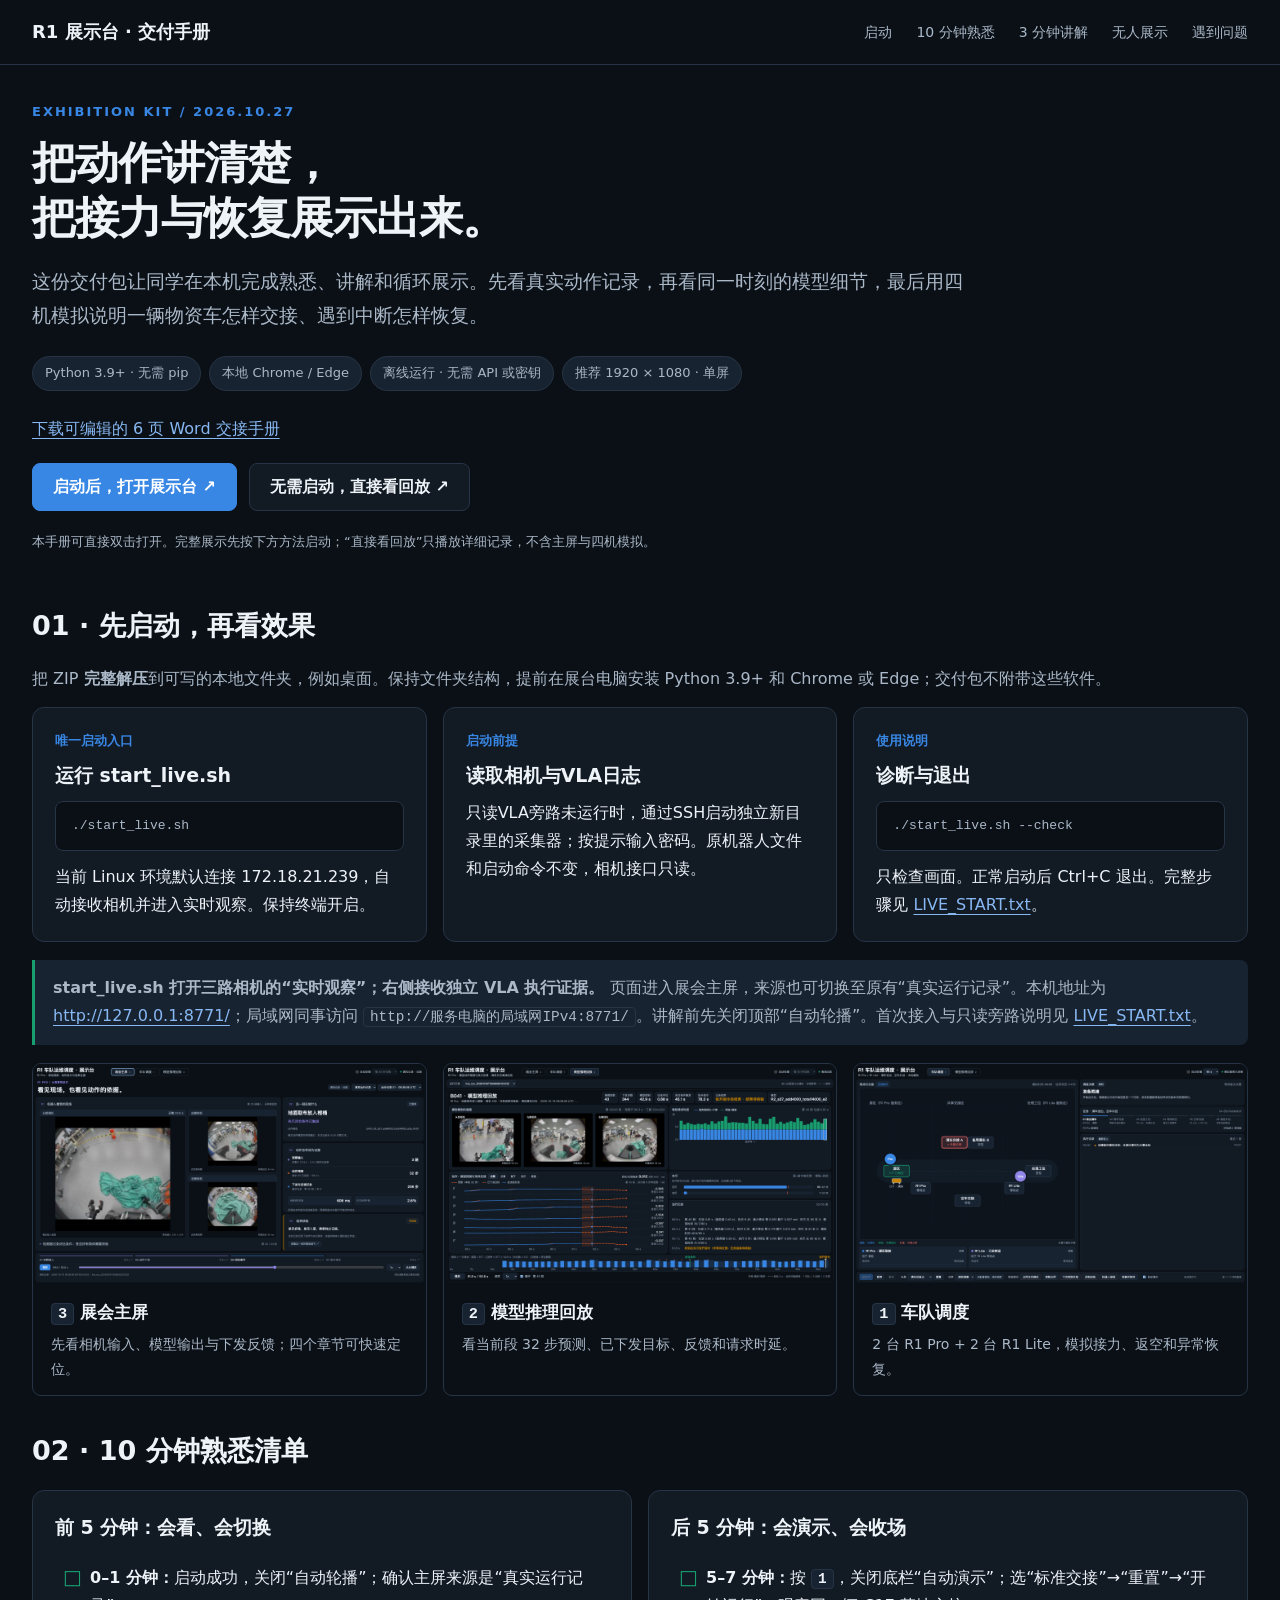
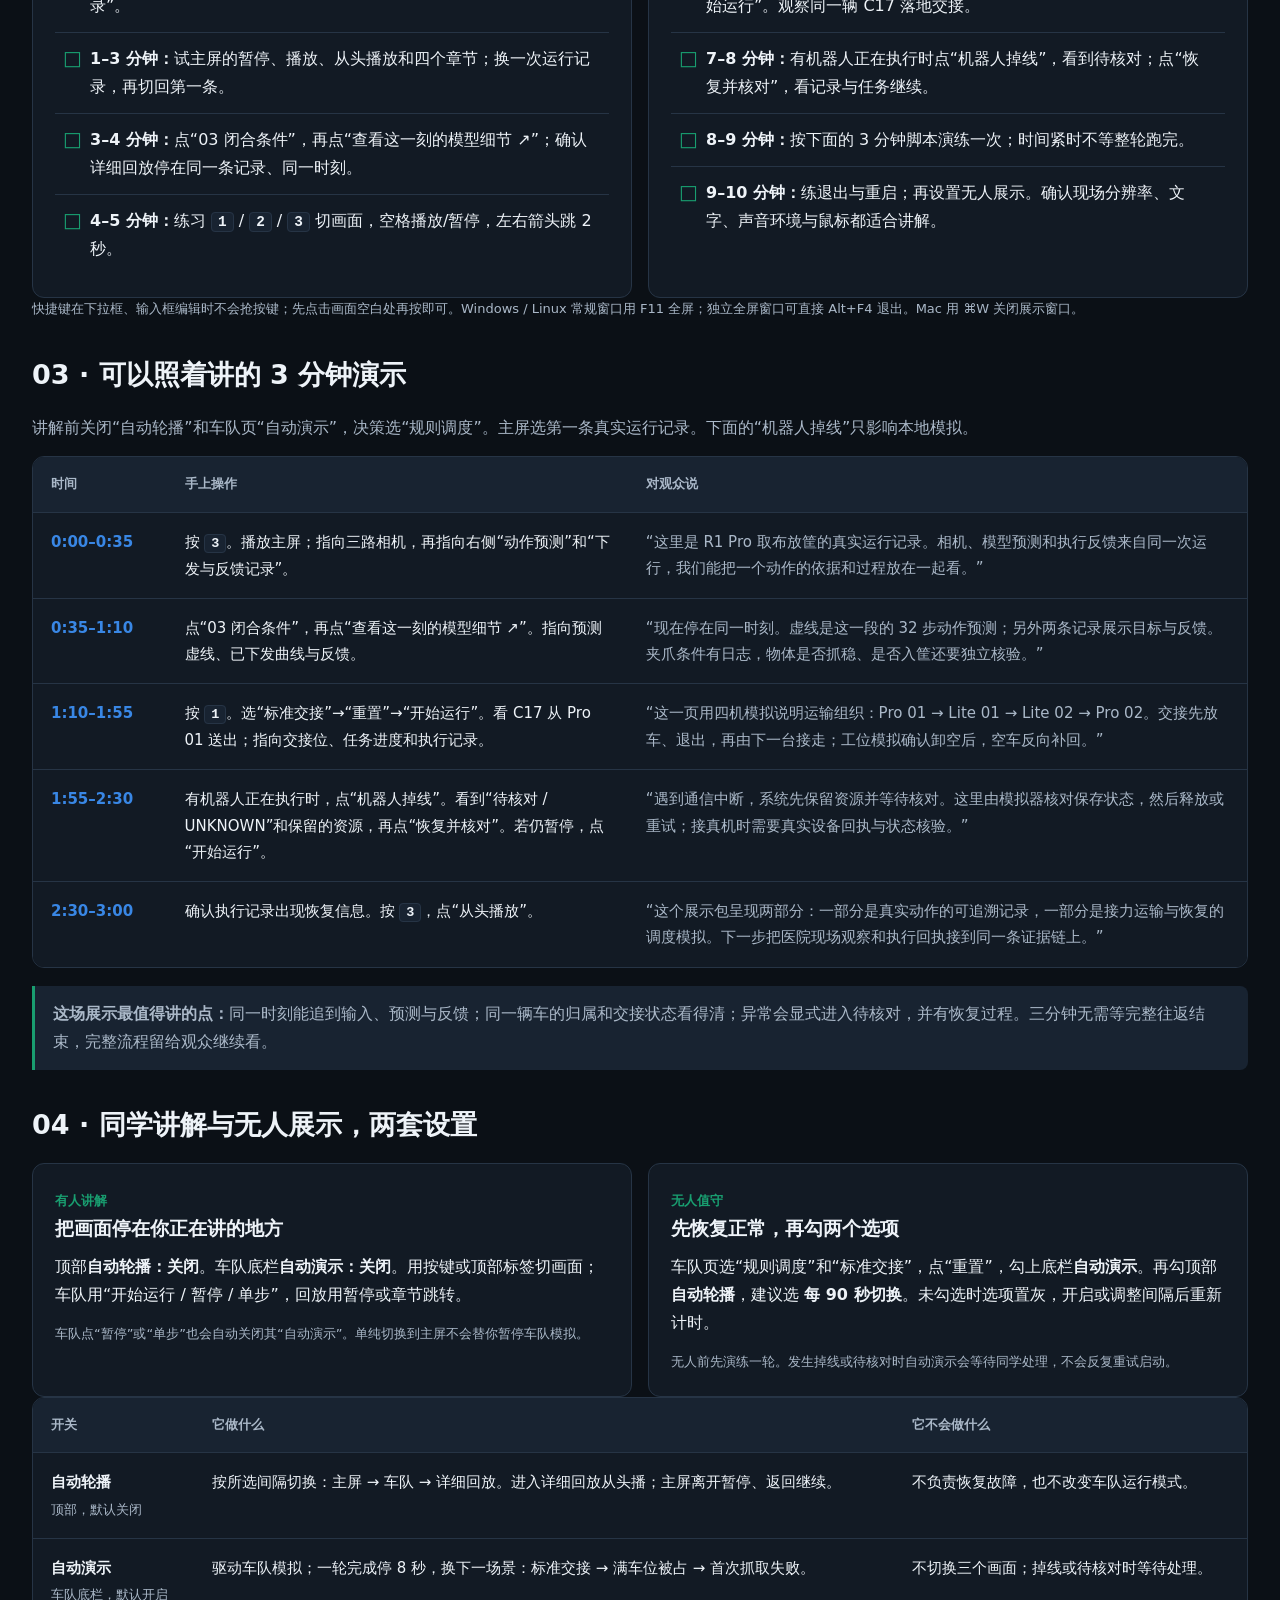
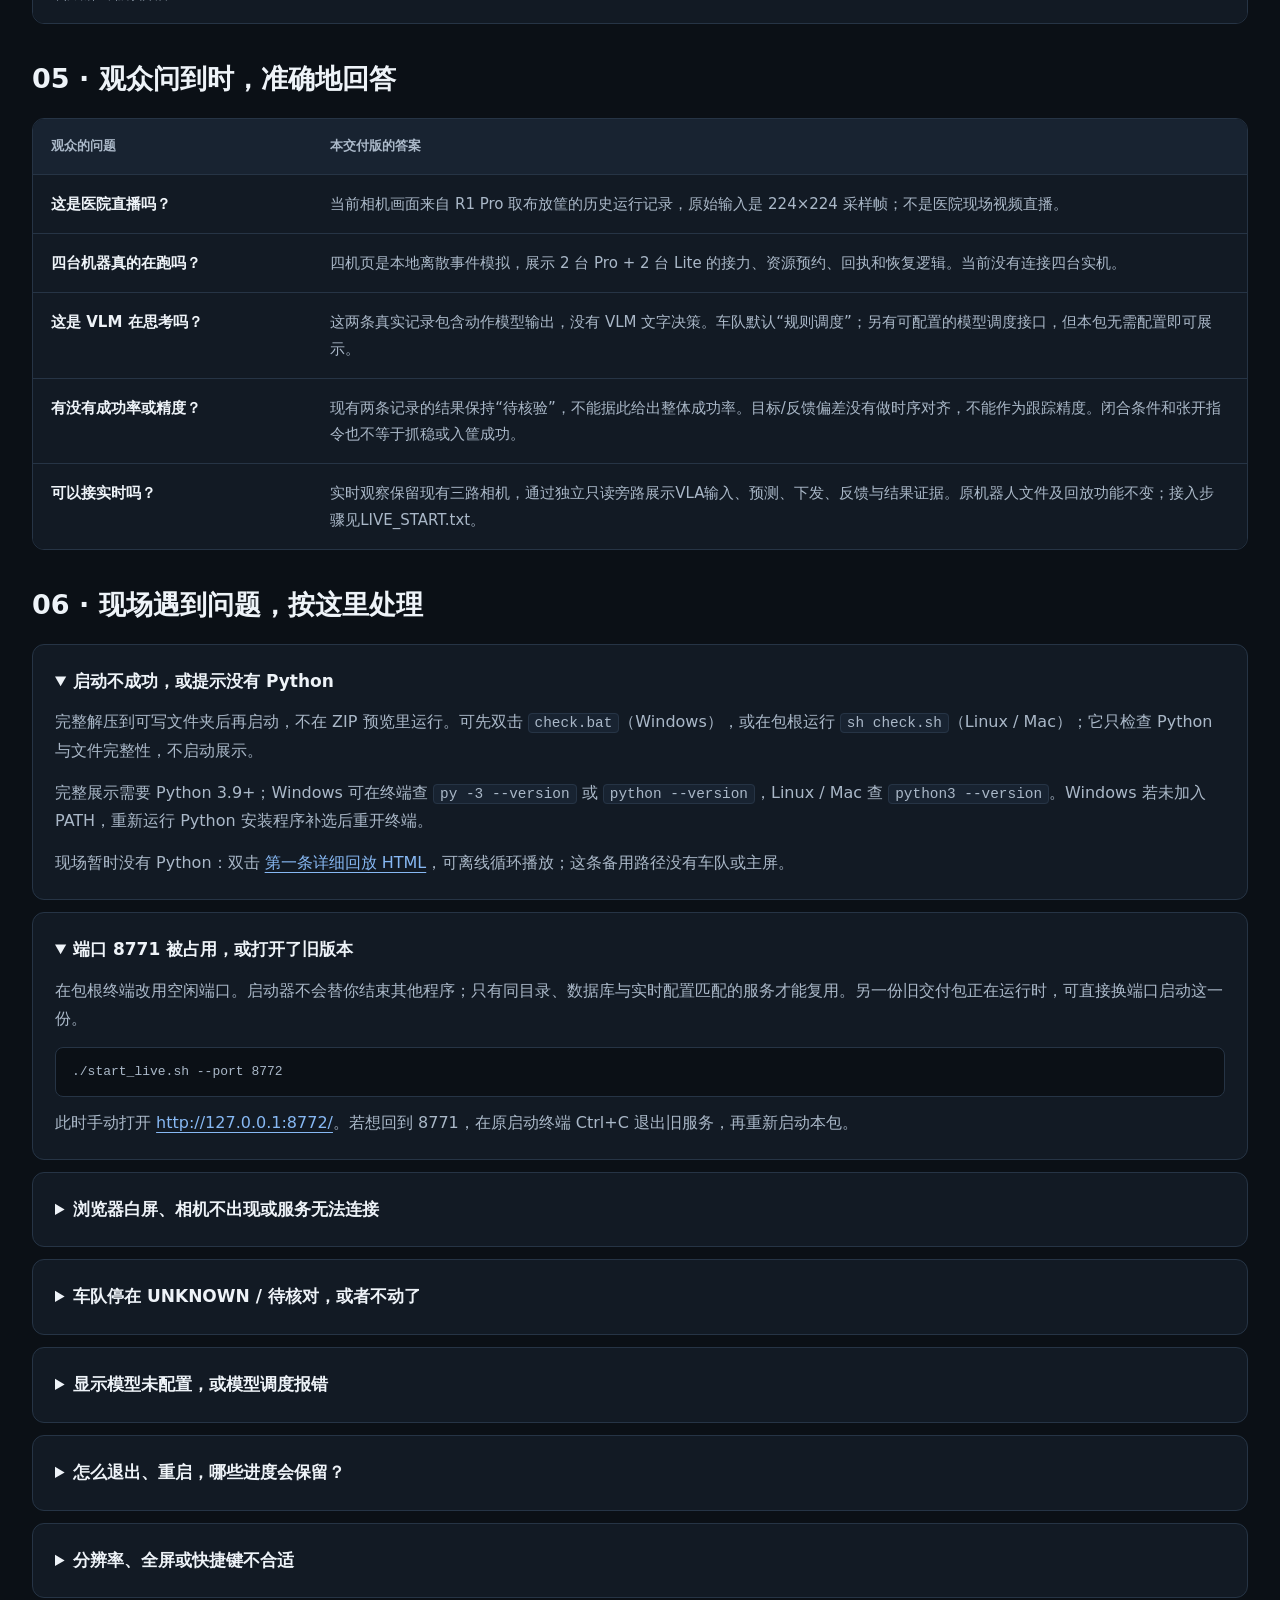
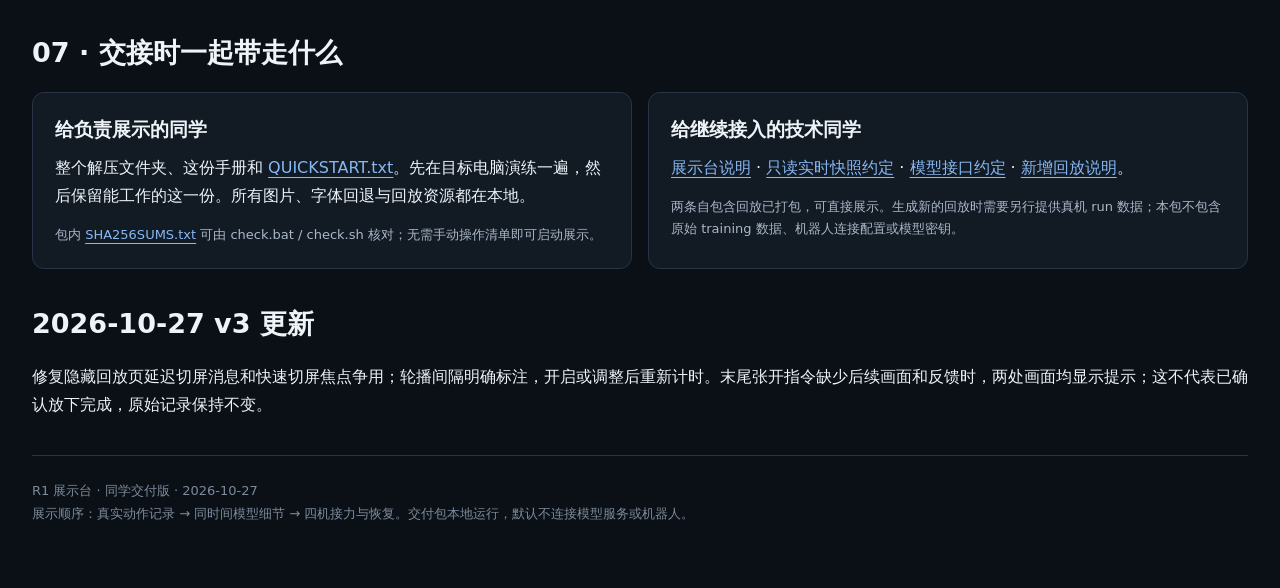
==== commit 57a7394c: "feat: show live VLA evidence from read-only robot logs" ====
--- a/START_HERE.html
+++ b/START_HERE.html
@@ -30,10 +30,10 @@
   <p class="muted">把 ZIP <strong>完整解压</strong>到可写的本地文件夹，例如桌面。保持文件夹结构，提前在展台电脑安装 Python 3.9+ 和 Chrome 或 Edge；交付包不附带这些软件。</p>
   <div class="grid">
     <div class="card"><span class="stepnum">唯一启动入口</span><h3>运行 start_live.sh</h3><pre><code>./start_live.sh</code></pre><p>当前 Linux 环境默认连接 172.18.21.239，自动接收相机并进入实时观察。保持终端开启。</p></div>
-    <div class="card"><span class="stepnum">启动前提</span><h3>自动启动已有相机桥</h3><p>机器人相机端口未运行时，通过 SSH 执行已安装的启动脚本；按提示输入密码。源码和配置不变。接口已有服务时直接复用，空画面则等待。</p></div>
+    <div class="card"><span class="stepnum">启动前提</span><h3>读取相机与VLA日志</h3><p>只读VLA旁路未运行时，通过SSH启动独立新目录里的采集器；按提示输入密码。原机器人文件和启动命令不变，相机接口只读。</p></div>
     <div class="card"><span class="stepnum">使用说明</span><h3>诊断与退出</h3><pre><code>./start_live.sh --check</code></pre><p>只检查画面。正常启动后 Ctrl+C 退出。完整步骤见 <a href="LIVE_START.txt">LIVE_START.txt</a>。</p></div>
   </div>
-  <div class="note"><strong>看到三路相机和“真机记录 · 回放”，就可以开始熟悉。</strong> 页面默认进入展会主屏；包内不含运行数据库，首次启动自动建立干净的四机模拟。本机地址为 <a href="http://127.0.0.1:8771/">http://127.0.0.1:8771/</a>；局域网同事访问 <code>http://服务电脑的局域网IPv4:8771/</code>。讲解前先关闭顶部“自动轮播”，来源保持“真实运行记录”。</div>
+  <div class="note"><strong>start_live.sh 打开三路相机的“实时观察”；右侧接收独立 VLA 执行证据。</strong> 页面进入展会主屏，来源也可切换至原有“真实运行记录”。本机地址为 <a href="http://127.0.0.1:8771/">http://127.0.0.1:8771/</a>；局域网同事访问 <code>http://服务电脑的局域网IPv4:8771/</code>。讲解前先关闭顶部“自动轮播”。首次接入与只读旁路说明见 <a href="LIVE_START.txt">LIVE_START.txt</a>。</div>
   <div class="grid">
     <figure class="preview"><a href="exhibit/preview_showcase_1920x1080.png" target="_blank"><img src="exhibit/preview_showcase_1920x1080.png" alt="展会主屏预览：三路相机与动作证据"></a><figcaption><strong><kbd>3</kbd> 展会主屏</strong>先看相机输入、模型输出与下发反馈；四个章节可快速定位。</figcaption></figure>
     <figure class="preview"><a href="exhibit/preview_replay_1920x1080.png" target="_blank"><img src="exhibit/preview_replay_1920x1080.png" alt="详细回放预览：相机、预测和执行曲线"></a><figcaption><strong><kbd>2</kbd> 模型推理回放</strong>看当前段 32 步预测、已下发目标、反馈和请求时延。</figcaption></figure>
@@ -92,7 +92,7 @@
     <tr><td>四台机器真的在跑吗？</td><td>四机页是本地离散事件模拟，展示 2 台 Pro + 2 台 Lite 的接力、资源预约、回执和恢复逻辑。当前没有连接四台实机。</td></tr>
     <tr><td>这是 VLM 在思考吗？</td><td>这两条真实记录包含动作模型输出，没有 VLM 文字决策。车队默认“规则调度”；另有可配置的模型调度接口，但本包无需配置即可展示。</td></tr>
     <tr><td>有没有成功率或精度？</td><td>现有两条记录的结果保持“待核验”，不能据此给出整体成功率。目标/反馈偏差没有做时序对齐，不能作为跟踪精度。闭合条件和张开指令也不等于抓稳或入筐成功。</td></tr>
-    <tr><td>可以接实时吗？</td><td>主屏已留本机 JSON 快照的只读入口，支持相机、阶段等字段；本交付版尚未接机器。切到“实时观察”显示未连接是预期状态，回到“真实运行记录”即可继续演示。</td></tr>
+    <tr><td>可以接实时吗？</td><td>实时观察保留现有三路相机，通过独立只读旁路展示VLA输入、预测、下发、反馈与结果证据。原机器人文件及回放功能不变；接入步骤见LIVE_START.txt。</td></tr>
   </tbody></table></div>
 </section>
 
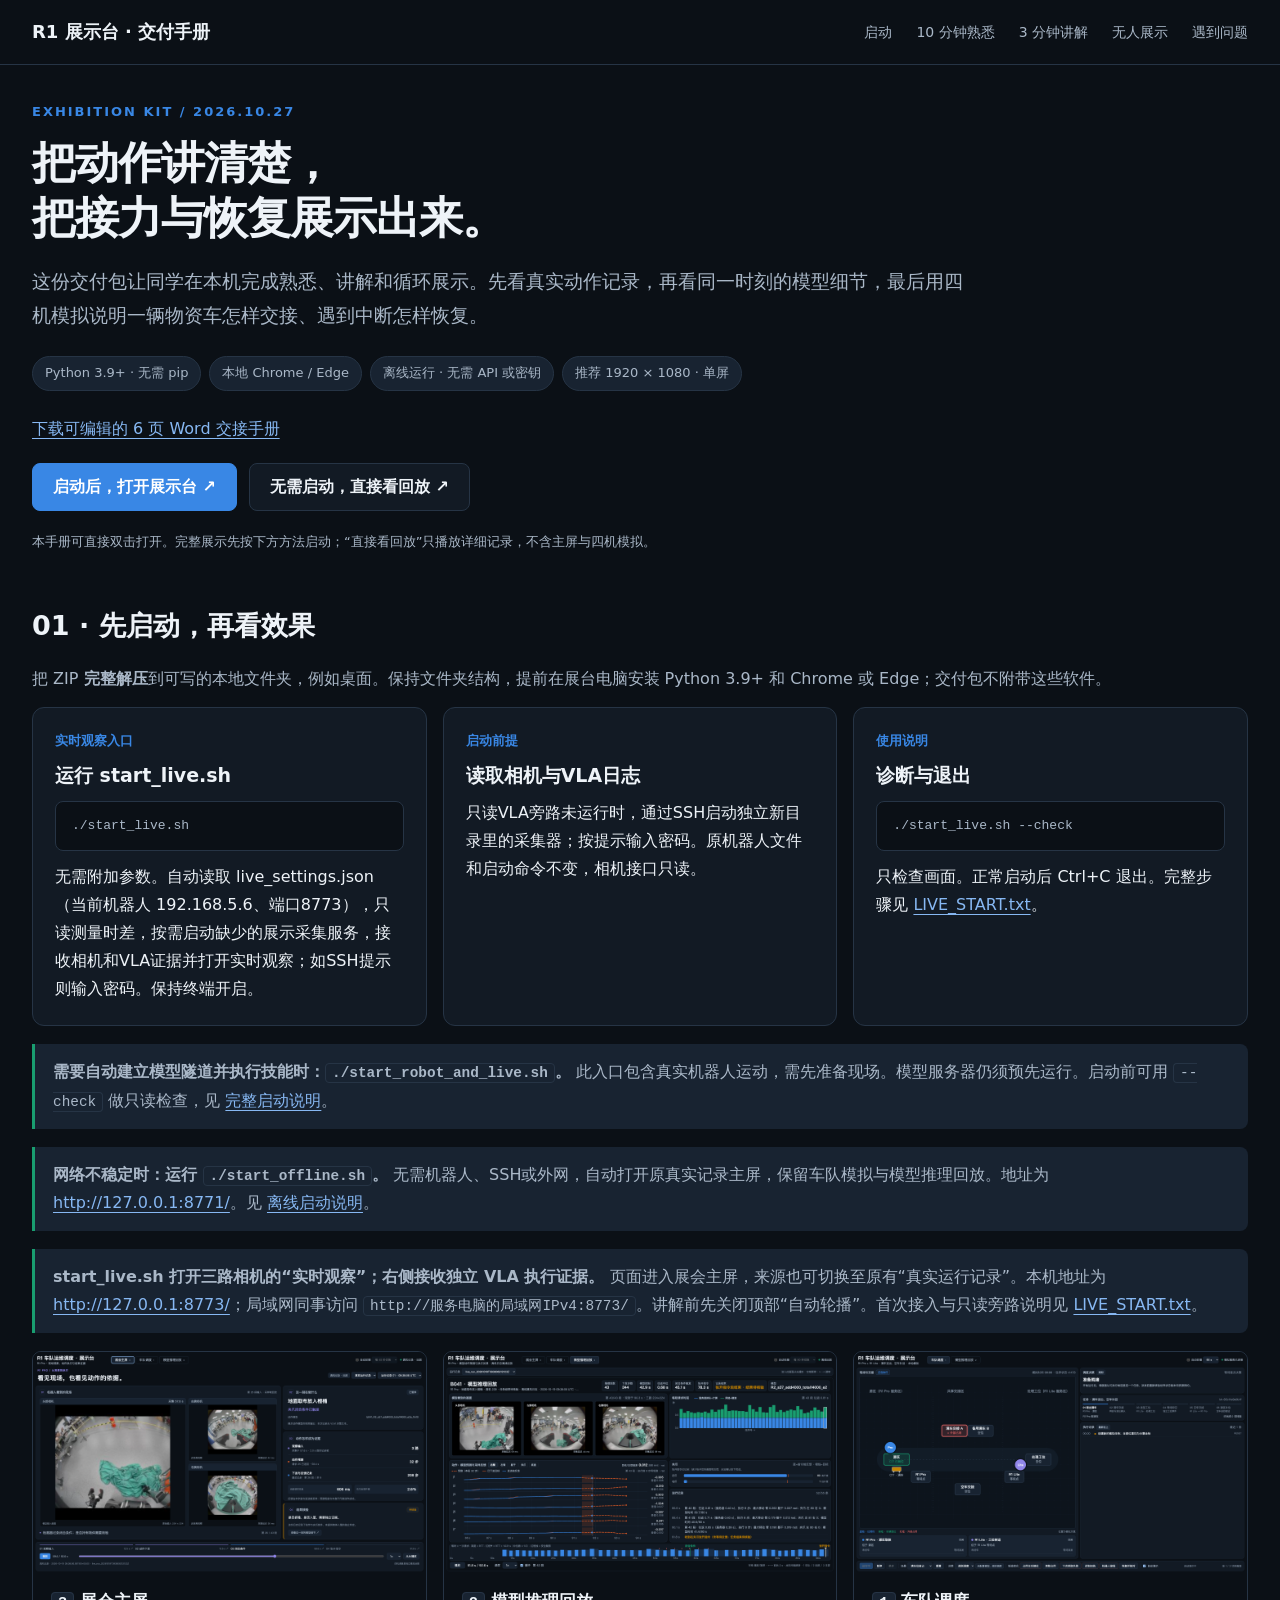
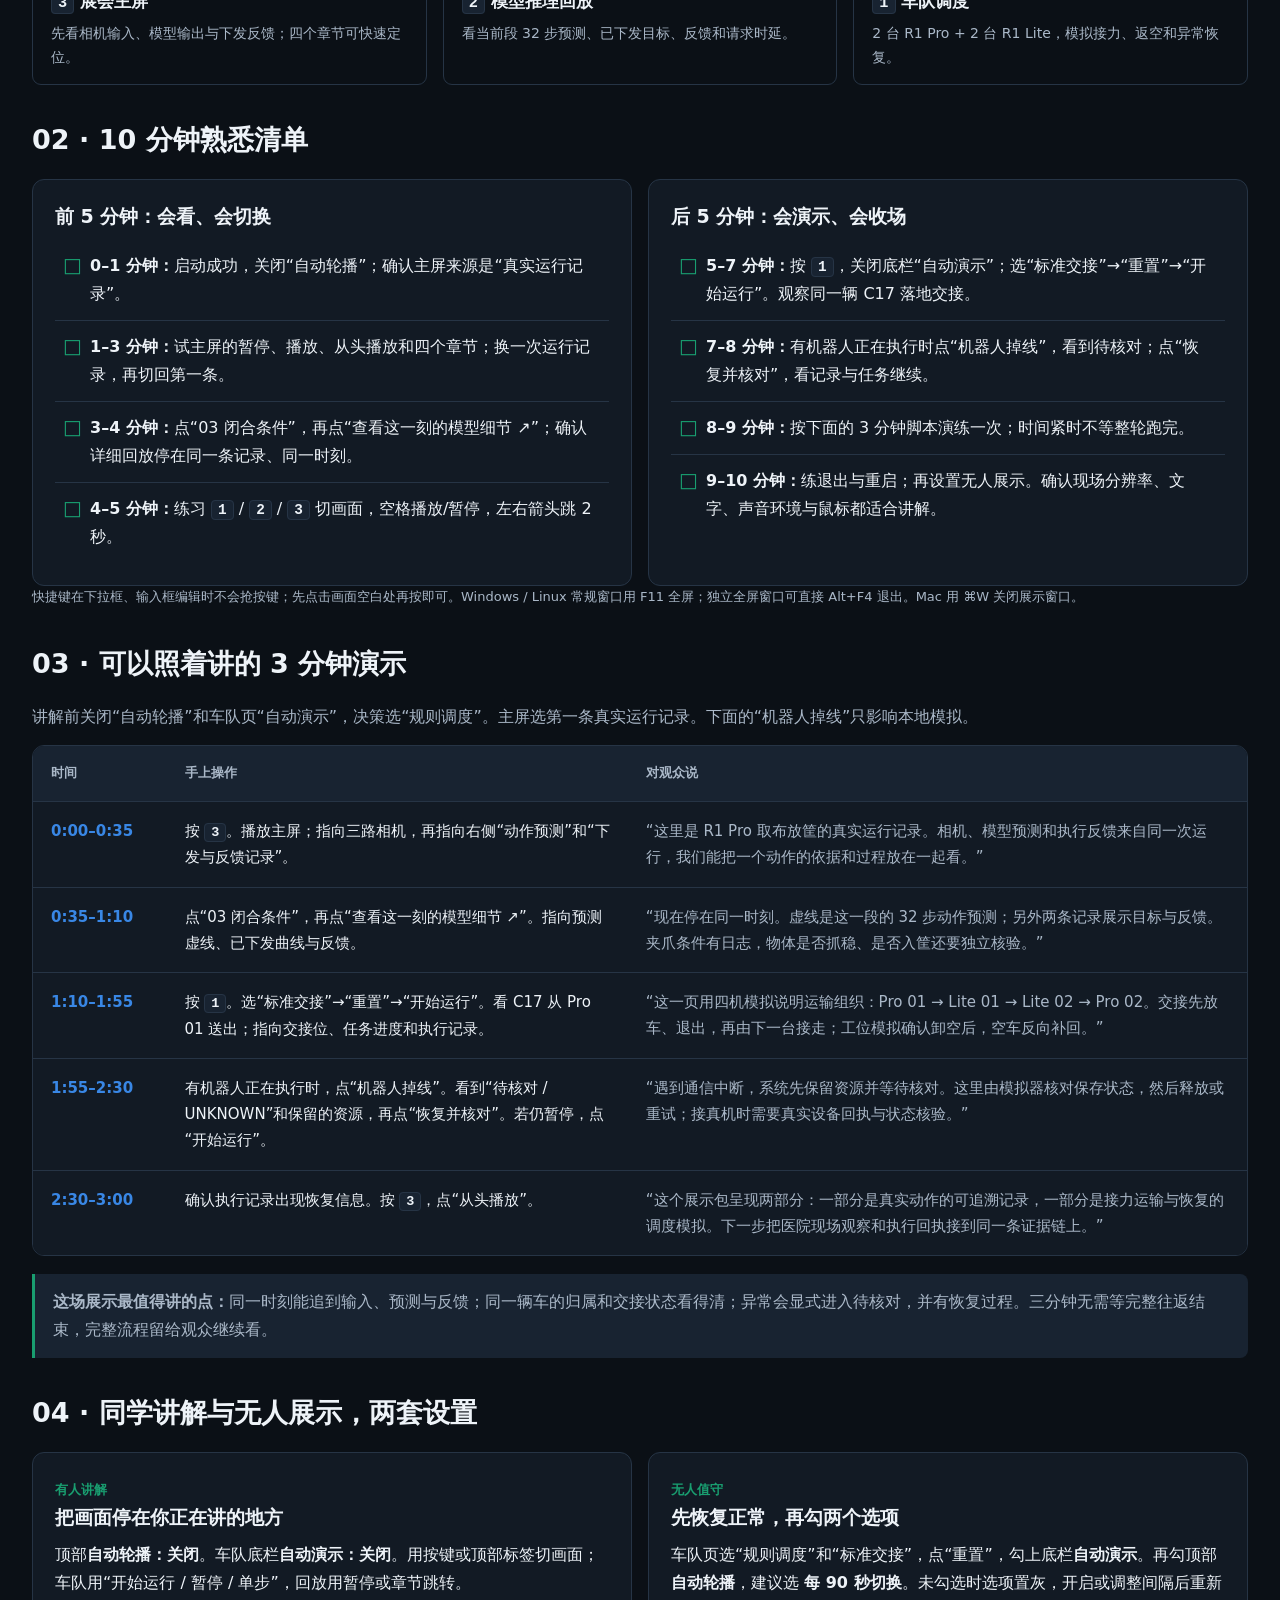
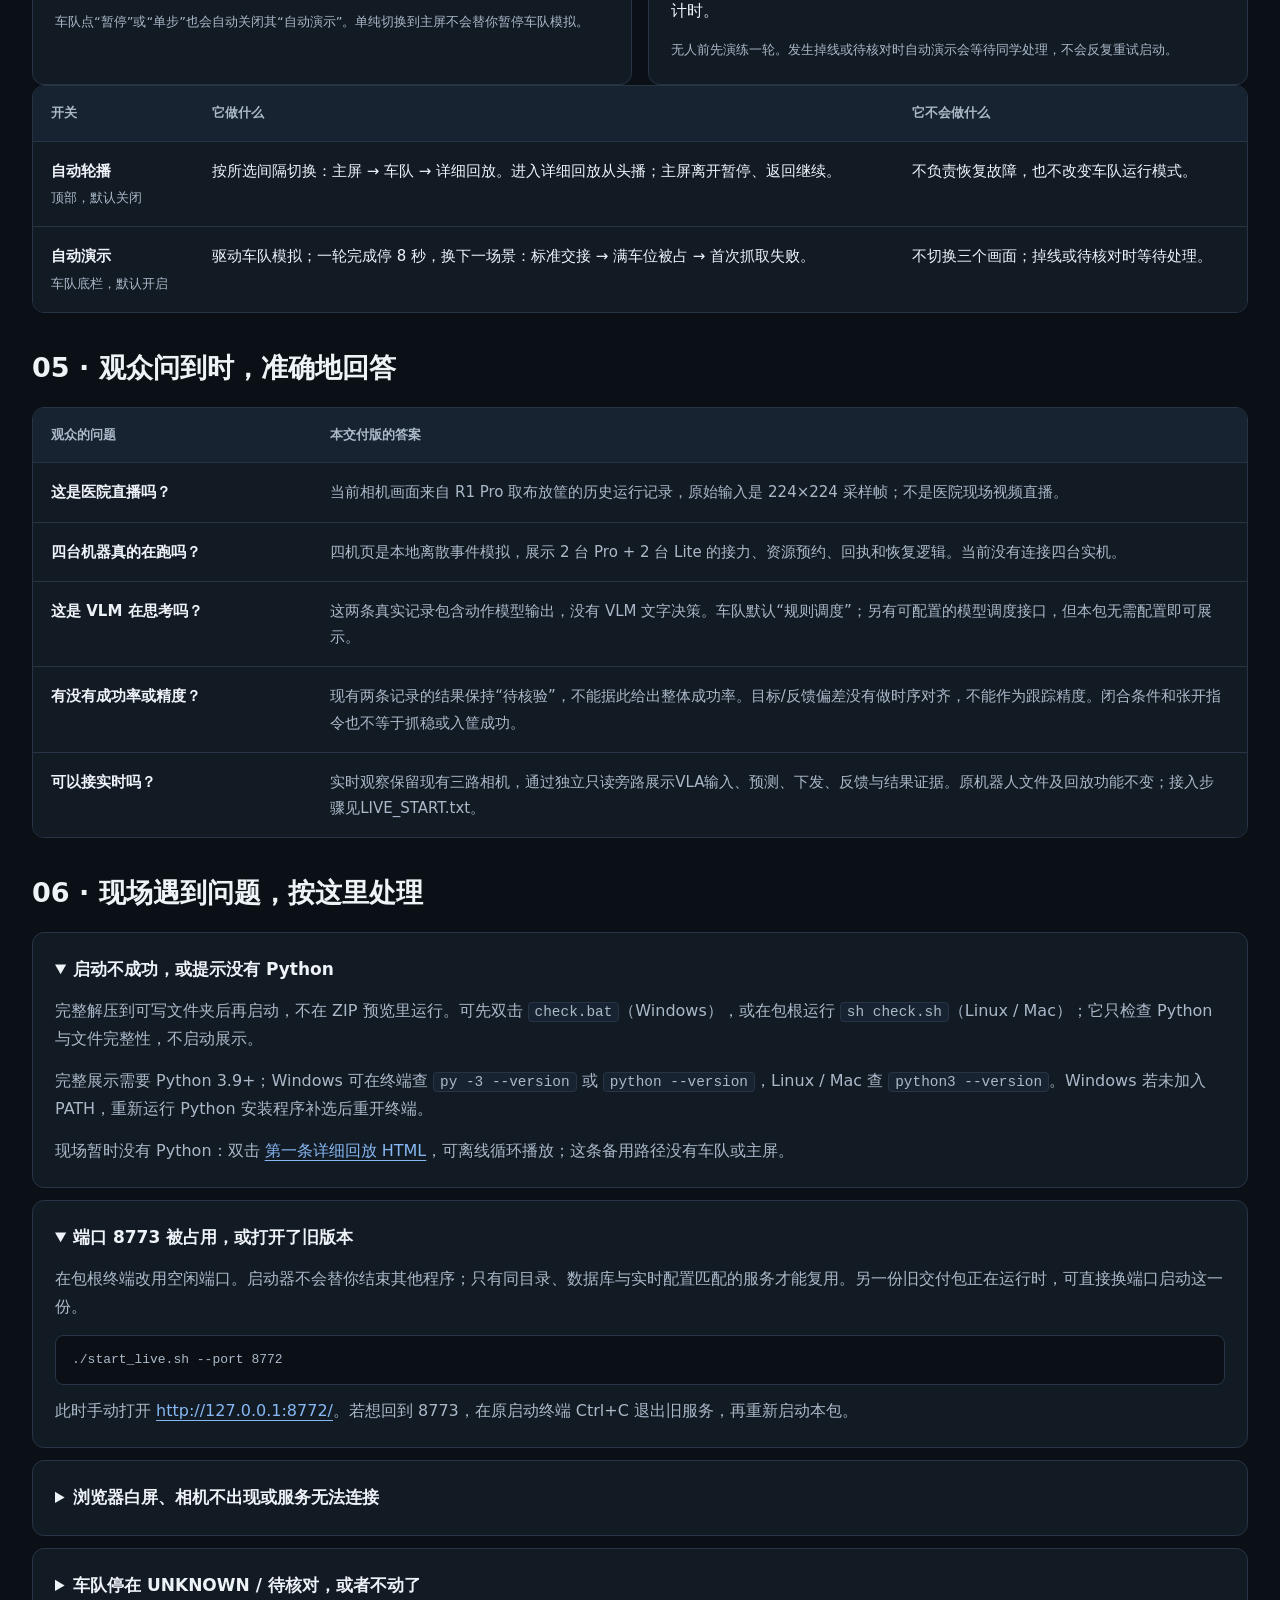
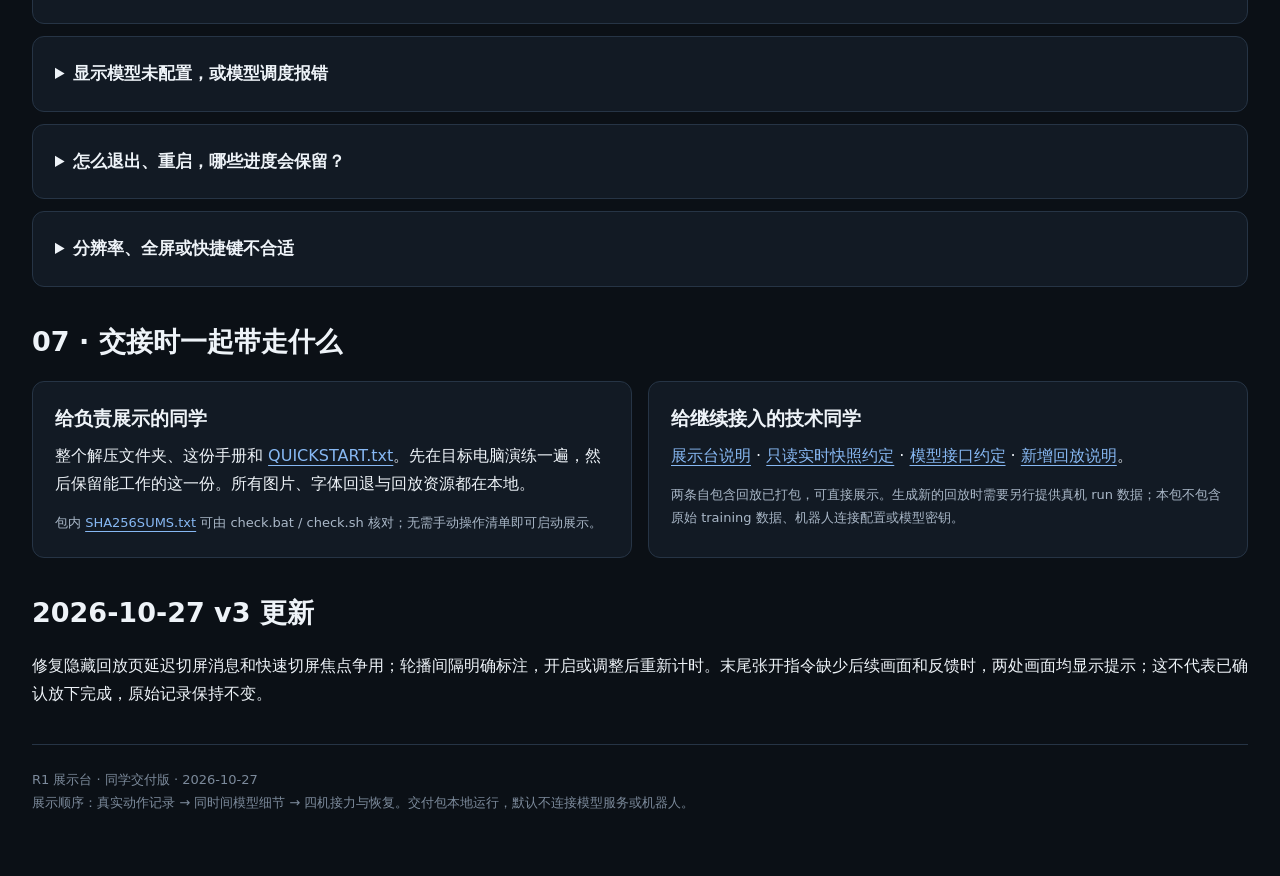
==== commit 643ad102: "feat: finalize live and full robot demo launchers" ====
--- a/START_HERE.html
+++ b/START_HERE.html
@@ -21,7 +21,7 @@
   <p class="lead">这份交付包让同学在本机完成熟悉、讲解和循环展示。先看真实动作记录，再看同一时刻的模型细节，最后用四机模拟说明一辆物资车怎样交接、遇到中断怎样恢复。</p>
   <div class="pills"><span class="pill">Python 3.9+ · 无需 pip</span><span class="pill">本地 Chrome / Edge</span><span class="pill">离线运行 · 无需 API 或密钥</span><span class="pill">推荐 1920 × 1080 · 单屏</span></div>
   <p><a href="R1_Exhibition_Handbook.docx">下载可编辑的 6 页 Word 交接手册</a></p>
-  <div class="actions"><a class="button" href="http://127.0.0.1:8771/" target="_blank" rel="noopener">启动后，打开展示台 ↗</a><a class="button secondary" href="exhibit/static/replays/replay_live_run_20261019T093806212123Z.html" target="_blank" rel="noopener">无需启动，直接看回放 ↗</a></div>
+  <div class="actions"><a class="button" href="http://127.0.0.1:8773/" target="_blank" rel="noopener">启动后，打开展示台 ↗</a><a class="button secondary" href="exhibit/static/replays/replay_live_run_20261019T093806212123Z.html" target="_blank" rel="noopener">无需启动，直接看回放 ↗</a></div>
   <p class="small muted">本手册可直接双击打开。完整展示先按下方方法启动；“直接看回放”只播放详细记录，不含主屏与四机模拟。</p>
 </section>
 
@@ -29,11 +29,13 @@
   <h2>01 · 先启动，再看效果</h2>
   <p class="muted">把 ZIP <strong>完整解压</strong>到可写的本地文件夹，例如桌面。保持文件夹结构，提前在展台电脑安装 Python 3.9+ 和 Chrome 或 Edge；交付包不附带这些软件。</p>
   <div class="grid">
-    <div class="card"><span class="stepnum">唯一启动入口</span><h3>运行 start_live.sh</h3><pre><code>./start_live.sh</code></pre><p>当前 Linux 环境默认连接 172.18.21.239，自动接收相机并进入实时观察。保持终端开启。</p></div>
+    <div class="card"><span class="stepnum">实时观察入口</span><h3>运行 start_live.sh</h3><pre><code>./start_live.sh</code></pre><p>无需附加参数。自动读取 live_settings.json（当前机器人 192.168.5.6、端口8773），只读测量时差，按需启动缺少的展示采集服务，接收相机和VLA证据并打开实时观察；如SSH提示则输入密码。保持终端开启。</p></div>
     <div class="card"><span class="stepnum">启动前提</span><h3>读取相机与VLA日志</h3><p>只读VLA旁路未运行时，通过SSH启动独立新目录里的采集器；按提示输入密码。原机器人文件和启动命令不变，相机接口只读。</p></div>
     <div class="card"><span class="stepnum">使用说明</span><h3>诊断与退出</h3><pre><code>./start_live.sh --check</code></pre><p>只检查画面。正常启动后 Ctrl+C 退出。完整步骤见 <a href="LIVE_START.txt">LIVE_START.txt</a>。</p></div>
   </div>
-  <div class="note"><strong>start_live.sh 打开三路相机的“实时观察”；右侧接收独立 VLA 执行证据。</strong> 页面进入展会主屏，来源也可切换至原有“真实运行记录”。本机地址为 <a href="http://127.0.0.1:8771/">http://127.0.0.1:8771/</a>；局域网同事访问 <code>http://服务电脑的局域网IPv4:8771/</code>。讲解前先关闭顶部“自动轮播”。首次接入与只读旁路说明见 <a href="LIVE_START.txt">LIVE_START.txt</a>。</div>
+  <div class="note"><strong>需要自动建立模型隧道并执行技能时：<code>./start_robot_and_live.sh</code>。</strong> 此入口包含真实机器人运动，需先准备现场。模型服务器仍须预先运行。启动前可用 <code>--check</code> 做只读检查，见 <a href="FULL_START.txt">完整启动说明</a>。</div>
+  <div class="note"><strong>网络不稳定时：运行 <code>./start_offline.sh</code>。</strong> 无需机器人、SSH或外网，自动打开原真实记录主屏，保留车队模拟与模型推理回放。地址为 <a href="http://127.0.0.1:8771/">http://127.0.0.1:8771/</a>。见 <a href="OFFLINE_START.txt">离线启动说明</a>。</div>
+  <div class="note"><strong>start_live.sh 打开三路相机的“实时观察”；右侧接收独立 VLA 执行证据。</strong> 页面进入展会主屏，来源也可切换至原有“真实运行记录”。本机地址为 <a href="http://127.0.0.1:8773/">http://127.0.0.1:8773/</a>；局域网同事访问 <code>http://服务电脑的局域网IPv4:8773/</code>。讲解前先关闭顶部“自动轮播”。首次接入与只读旁路说明见 <a href="LIVE_START.txt">LIVE_START.txt</a>。</div>
   <div class="grid">
     <figure class="preview"><a href="exhibit/preview_showcase_1920x1080.png" target="_blank"><img src="exhibit/preview_showcase_1920x1080.png" alt="展会主屏预览：三路相机与动作证据"></a><figcaption><strong><kbd>3</kbd> 展会主屏</strong>先看相机输入、模型输出与下发反馈；四个章节可快速定位。</figcaption></figure>
     <figure class="preview"><a href="exhibit/preview_replay_1920x1080.png" target="_blank"><img src="exhibit/preview_replay_1920x1080.png" alt="详细回放预览：相机、预测和执行曲线"></a><figcaption><strong><kbd>2</kbd> 模型推理回放</strong>看当前段 32 步预测、已下发目标、反馈和请求时延。</figcaption></figure>
@@ -99,8 +101,8 @@
 <section id="help">
   <h2>06 · 现场遇到问题，按这里处理</h2>
   <details class="card faq" open><summary>启动不成功，或提示没有 Python</summary><p>完整解压到可写文件夹后再启动，不在 ZIP 预览里运行。可先双击 <code>check.bat</code>（Windows），或在包根运行 <code>sh check.sh</code>（Linux / Mac）；它只检查 Python 与文件完整性，不启动展示。</p><p>完整展示需要 Python 3.9+；Windows 可在终端查 <code>py -3 --version</code> 或 <code>python --version</code>，Linux / Mac 查 <code>python3 --version</code>。Windows 若未加入 PATH，重新运行 Python 安装程序补选后重开终端。</p><p>现场暂时没有 Python：双击 <a href="exhibit/static/replays/replay_live_run_20261019T093806212123Z.html">第一条详细回放 HTML</a>，可离线循环播放；这条备用路径没有车队或主屏。</p></details>
-  <details class="card faq" open><summary>端口 8771 被占用，或打开了旧版本</summary><p>在包根终端改用空闲端口。启动器不会替你结束其他程序；只有同目录、数据库与实时配置匹配的服务才能复用。另一份旧交付包正在运行时，可直接换端口启动这一份。</p><pre><code>./start_live.sh --port 8772</code></pre><p>此时手动打开 <a href="http://127.0.0.1:8772/">http://127.0.0.1:8772/</a>。若想回到 8771，在原启动终端 Ctrl+C 退出旧服务，再重新启动本包。</p></details>
-  <details class="card faq"><summary>浏览器白屏、相机不出现或服务无法连接</summary><p>确认启动终端还开着且没有错误；本机使用 <code>http://127.0.0.1:端口/</code>，局域网同事使用 <code>http://服务电脑的局域网IPv4:端口/</code>，默认端口为 8771。同事电脑上的 127.0.0.1 指向同事自己的电脑。不要直接双击 <code>exhibit/static/index.html</code>，完整页面需要服务。</p><p>主屏来源选“真实运行记录”，等几秒；然后刷新。Windows / Linux 可 Ctrl+Shift+R，Mac 可 ⌘Shift+R。仍异常时关闭展示窗口、在启动终端 Ctrl+C、重新启动。期间先用独立详细回放作为备用。</p></details>
+  <details class="card faq" open><summary>端口 8773 被占用，或打开了旧版本</summary><p>在包根终端改用空闲端口。启动器不会替你结束其他程序；只有同目录、数据库与实时配置匹配的服务才能复用。另一份旧交付包正在运行时，可直接换端口启动这一份。</p><pre><code>./start_live.sh --port 8772</code></pre><p>此时手动打开 <a href="http://127.0.0.1:8772/">http://127.0.0.1:8772/</a>。若想回到 8773，在原启动终端 Ctrl+C 退出旧服务，再重新启动本包。</p></details>
+  <details class="card faq"><summary>浏览器白屏、相机不出现或服务无法连接</summary><p>确认启动终端还开着且没有错误；本机使用 <code>http://127.0.0.1:端口/</code>，局域网同事使用 <code>http://服务电脑的局域网IPv4:端口/</code>，默认端口为 8773。同事电脑上的 127.0.0.1 指向同事自己的电脑。不要直接双击 <code>exhibit/static/index.html</code>，完整页面需要服务。</p><p>主屏来源选“真实运行记录”，等几秒；然后刷新。Windows / Linux 可 Ctrl+Shift+R，Mac 可 ⌘Shift+R。仍异常时关闭展示窗口、在启动终端 Ctrl+C、重新启动。期间先用独立详细回放作为备用。</p></details>
   <details class="card faq"><summary>车队停在 UNKNOWN / 待核对，或者不动了</summary><p>按 <kbd>1</kbd> 看执行记录。若为掉线或待核对，点“恢复并核对”，必要时再点“开始运行”；这是模拟状态核验。重启时保存的未完成动作也可能进入待核对。</p><p>只想从头展示：选“规则调度”及“标准交接”→“重置”→“开始运行”。重置会清掉本地这一轮模拟进度；真实回放记录不变。再勾“自动演示”可继续自动换场景。</p></details>
   <details class="card faq"><summary>显示模型未配置，或模型调度报错</summary><p>交付默认用“规则调度”，不需要模型、API、密钥或网络。误切“模型调度”时，切回“规则调度”，再重置、开始即可。</p><p>需要真实模型实验时由技术同学按 <a href="exhibit/MODEL.md">exhibit/MODEL.md</a> 配置并提前验证。当前接口输入是模拟世界状态与候选动作 JSON，不含相机；接模型后也不能直接称为医院视觉推理。端点配置有效不等于模型已连通。</p></details>
   <details class="card faq"><summary>怎么退出、重启，哪些进度会保留？</summary><p>Windows / Linux 用 Alt+F4 关闭全屏展示，Mac 用 ⌘W。再到启动终端按 Ctrl+C 停止本次启动的服务；只关浏览器不会停止后台服务。</p><p>如果终端提示“复用现有展示服务”，服务属于最初的启动窗口，去那个窗口停止。重启仍用原启动脚本；模拟数据库保存上一轮状态，想重新讲解就到车队页“重置”。回放文件是静态记录，重启不改变内容。</p></details>
